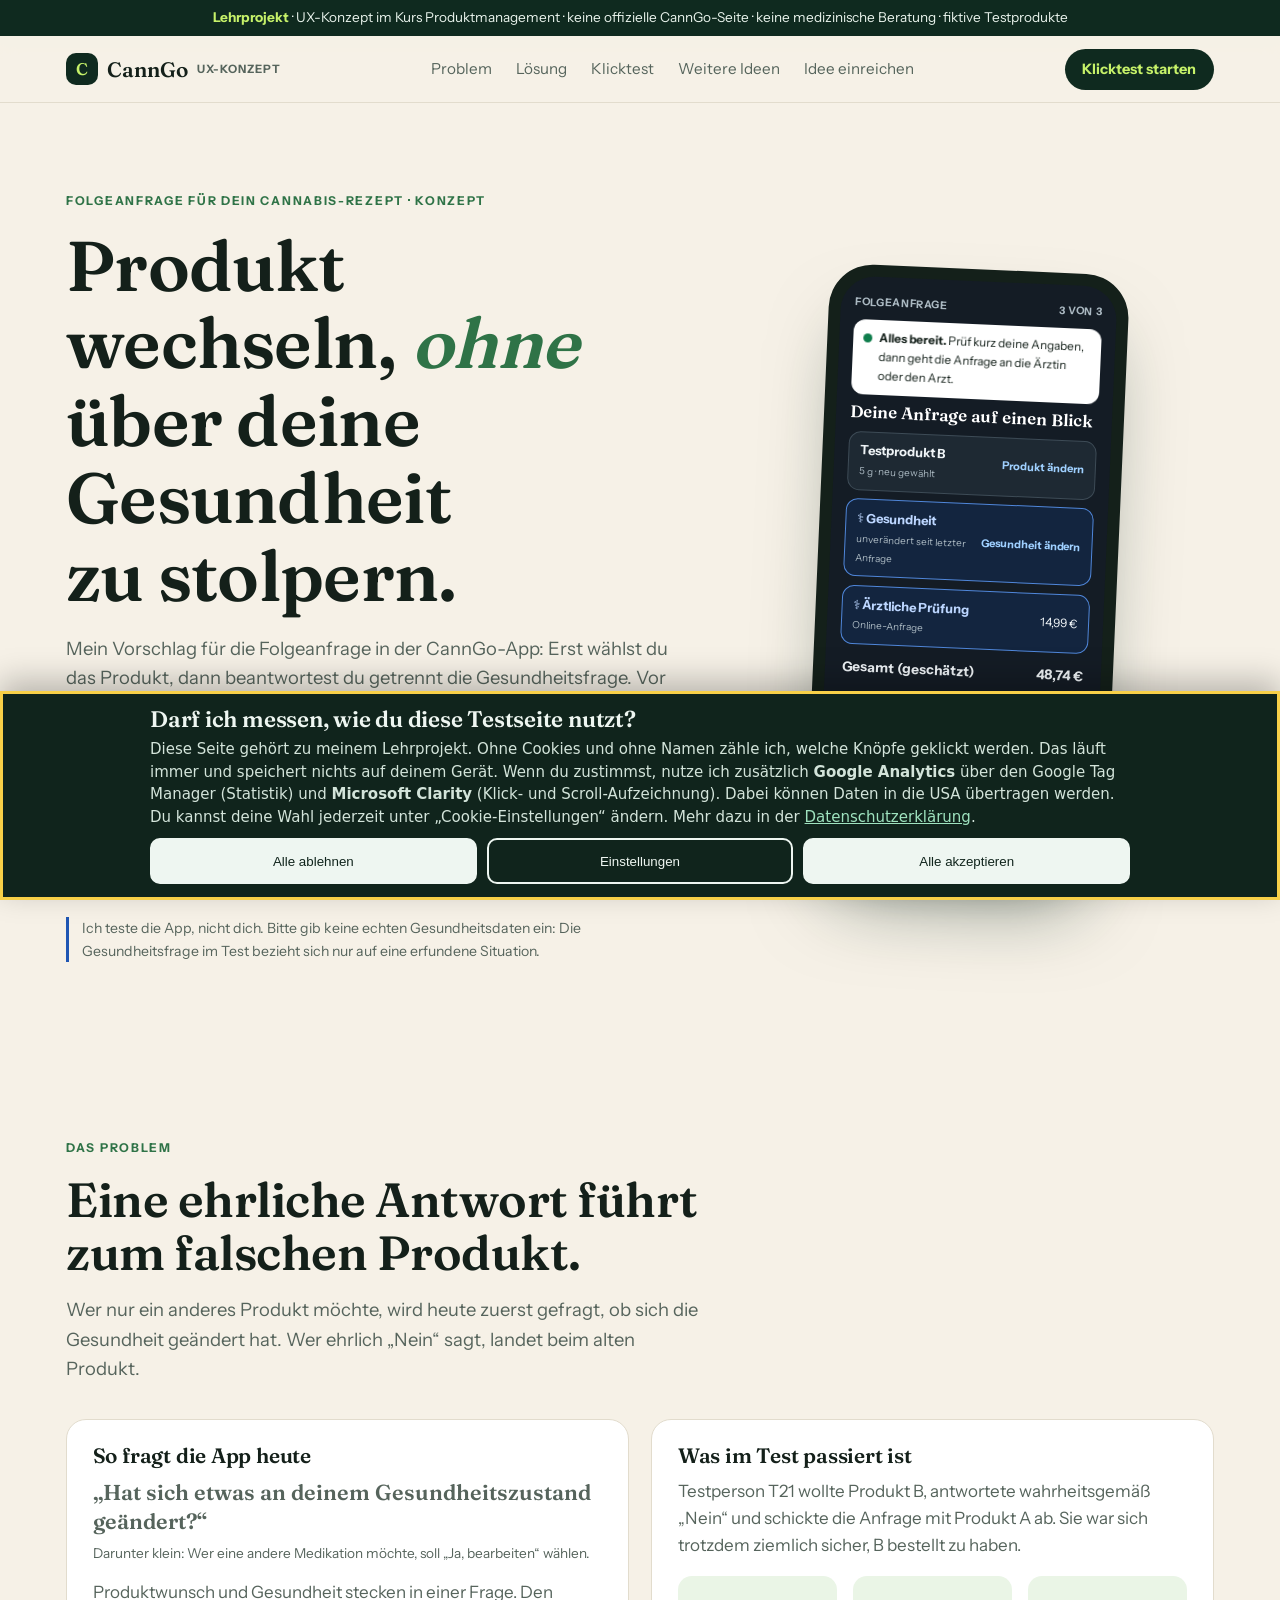
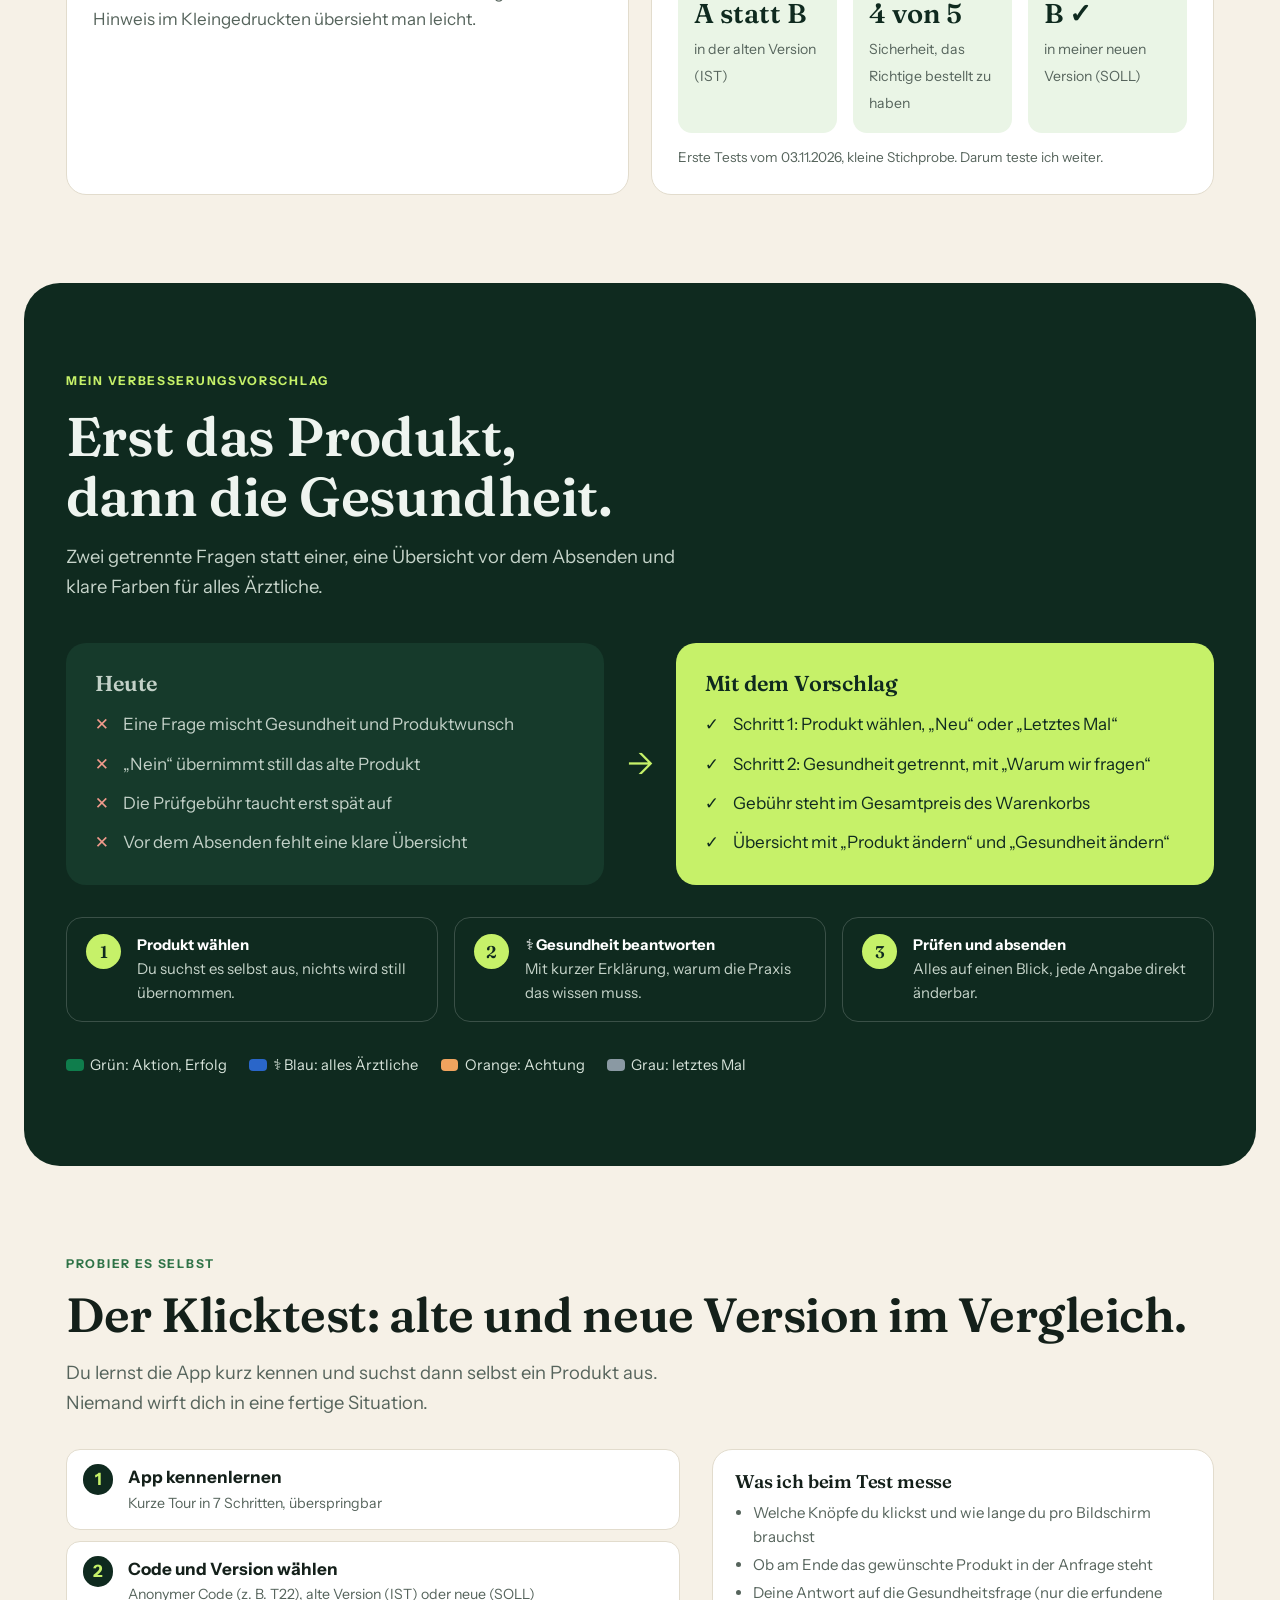
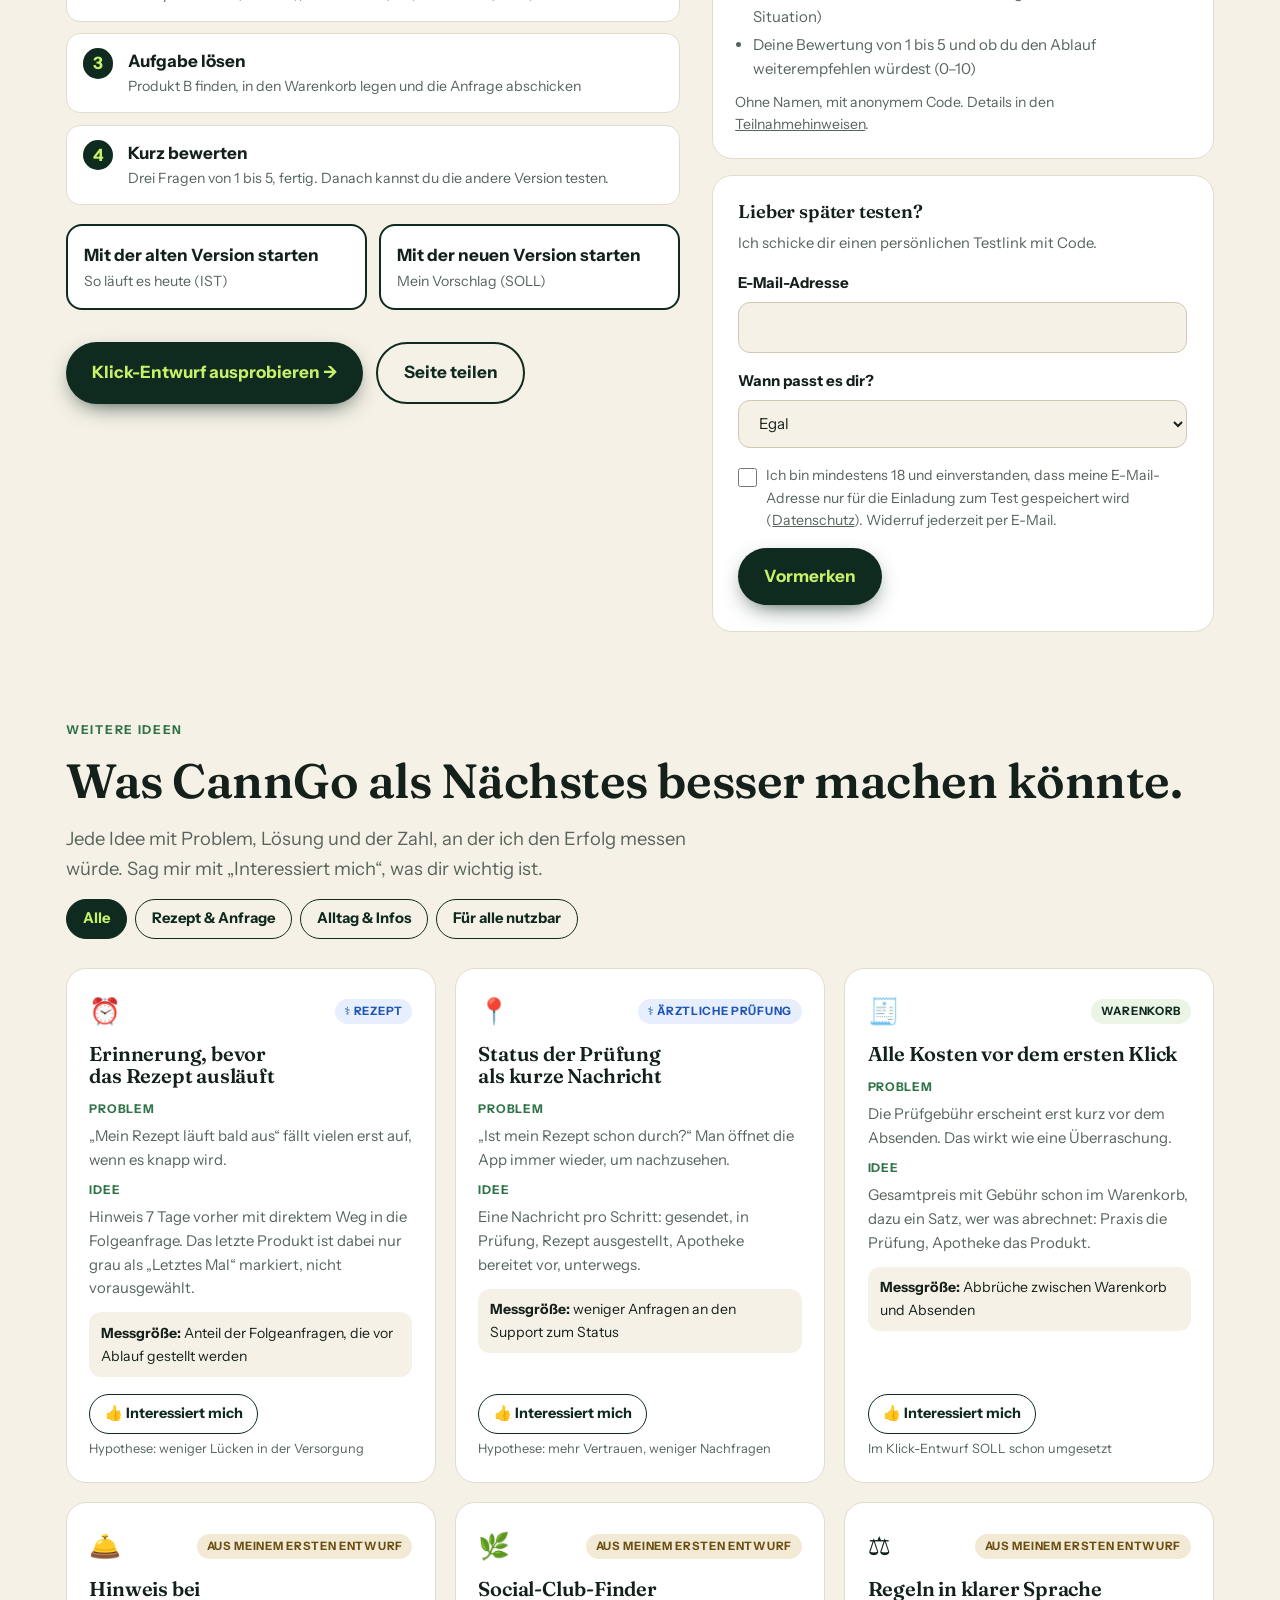
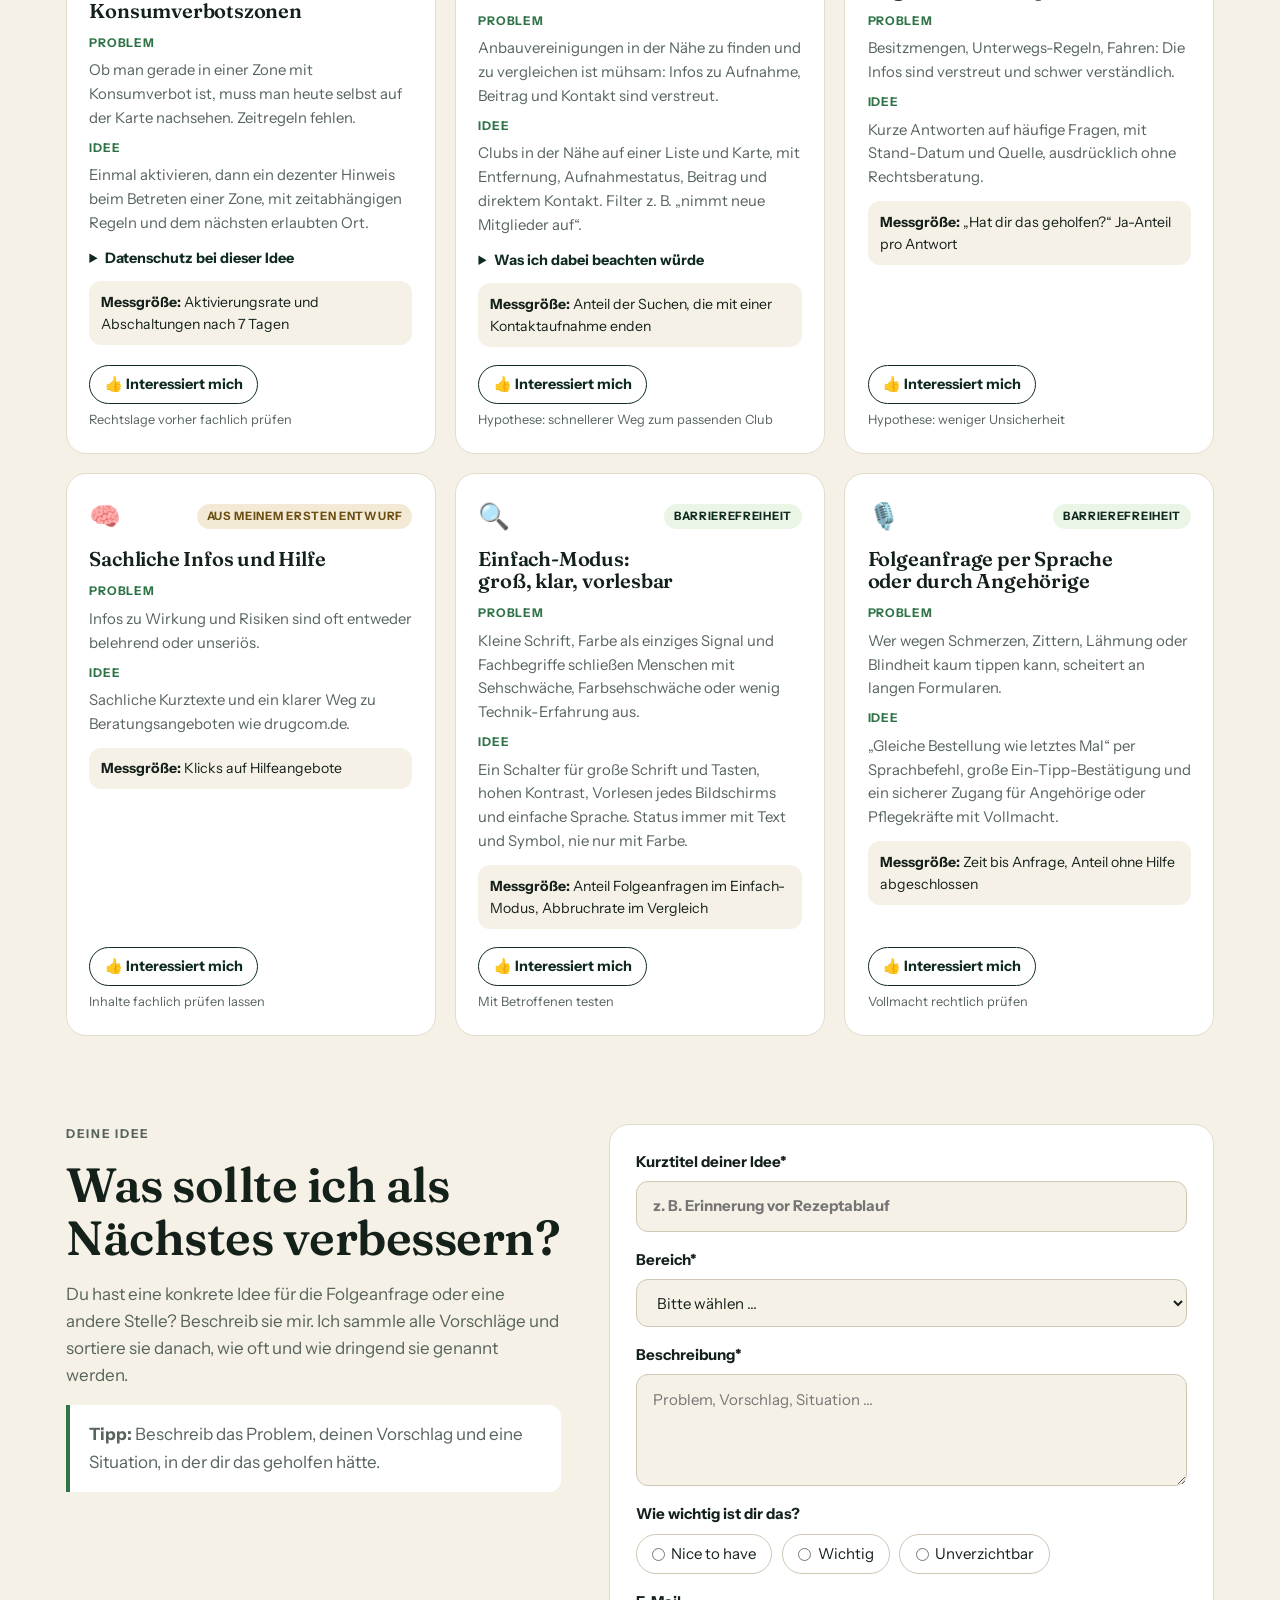
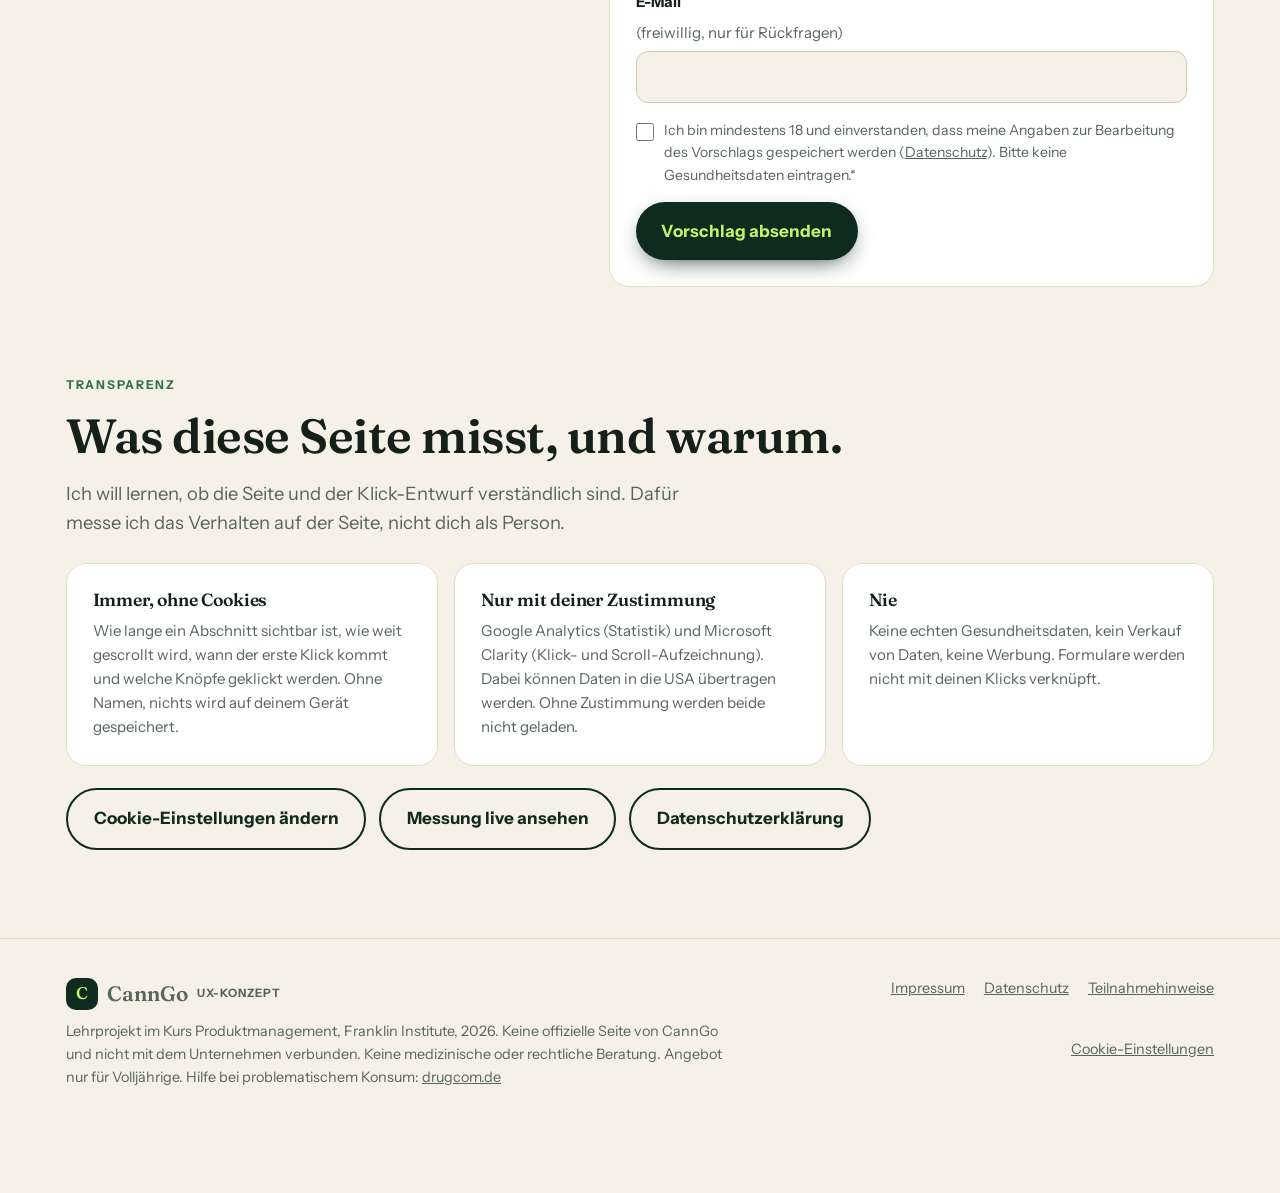
==== index.html @ 00ccfd4f "Website V17: Barrierefreiheit nach Folien von Iris Cookie-Banner zuerst per Tastatur, eindeutige But" ====
<!doctype html>
<html lang="de" data-seite="landingpage" data-root="">
<head>
<meta charset="utf-8">
<meta name="viewport" content="width=device-width,initial-scale=1">
<meta name="robots" content="noindex,nofollow">
<title>Klare Folgeanfrage · CannGo UX-Konzept</title>
<meta name="description" content="UX-Konzept eines Lehrprojekts: erst das Produkt, dann die Gesundheit. Mit klickbarem Test und weiteren Ideen.">
<link rel="stylesheet" href="assets/fonts.css">
<script src="assets/messkonzept.js"></script>
<script src="assets/track.js"></script>
<script src="assets/consent.js"></script>
<style>
:root{
  --forest:#0f2a1f; --forest-2:#163a2b; --leaf:#2f7347; --leaf-soft:#eaf5e6; --lime:#c6f169;
  --cream:#f6f1e7; --paper:#ffffff; --ink:#14201a; --muted:#56645c; --line:#e2dccd; --amber:#ffb547;
  --med:#1f56b3; --med-bg:#e7efff; --med-line:#5d8fe0; --bad:#b3261e;
  --radius:20px; color-scheme:light;
}
*{box-sizing:border-box;margin:0;padding:0}
html{scroll-behavior:smooth}
body{font-family:"Instrument Sans",system-ui,-apple-system,"Segoe UI",sans-serif;color:var(--ink);background:var(--cream);line-height:1.6;font-size:17px}
h1,h2,h3{font-family:"Fraunces",Georgia,serif;font-weight:600;line-height:1.1;letter-spacing:-.01em;text-wrap:balance}
a{color:inherit}
[hidden]{display:none!important}
.wrap{max-width:1180px;margin:0 auto;padding-left:max(16px,env(safe-area-inset-left,0px));padding-right:max(16px,env(safe-area-inset-right,0px))}
.sr{position:absolute;width:1px;height:1px;overflow:hidden;clip:rect(0 0 0 0)}

/* Hinweisband */
.demo-band{background:var(--forest);color:#e9f3ec;font-size:.85rem;text-align:center;padding:.45rem max(16px,env(safe-area-inset-left,0px))}
.demo-band b{color:var(--lime)}

/* Navigation */
.nav{position:sticky;top:0;z-index:20;background:rgba(246,241,231,.93);backdrop-filter:blur(10px);border-bottom:1px solid var(--line)}
.nav .wrap{display:flex;align-items:center;justify-content:space-between;gap:1rem;padding-block:.8rem}
.nav nav{display:flex;gap:1.5rem}
.nav nav a{text-decoration:none;font-weight:500;font-size:.95rem;color:var(--muted)}
.nav nav a:hover{color:var(--ink)}
.logo{display:inline-flex;align-items:center;gap:.55rem;font-family:"Fraunces",serif;font-weight:600;font-size:1.3rem;text-decoration:none}
.logo small{font-family:"Instrument Sans",sans-serif;font-size:.72rem;font-weight:700;letter-spacing:.08em;text-transform:uppercase;color:var(--muted)}
.logo-mark{display:grid;place-items:center;width:2rem;height:2rem;border-radius:10px;background:var(--forest);color:var(--lime);font-size:1.05rem}

.btn{display:inline-flex;align-items:center;gap:.4rem;border:0;cursor:pointer;font:inherit;font-weight:700;text-decoration:none;border-radius:999px;padding:.95rem 1.6rem;transition:transform .15s,box-shadow .15s}
.btn:hover{transform:translateY(-2px)}
.btn:focus-visible{outline:3px solid var(--amber);outline-offset:3px}
.btn-primary{background:var(--forest);color:var(--lime);box-shadow:0 8px 24px -10px var(--forest)}
.btn-ghost{background:transparent;color:var(--forest);border:2px solid var(--forest)}
.btn-small{padding:.55rem 1.1rem;font-size:.9rem;background:var(--forest);color:var(--lime)}
.btn-lime{background:var(--lime);color:var(--forest)}

.eyebrow{text-transform:uppercase;letter-spacing:.14em;font-size:.76rem;font-weight:700;color:var(--leaf);margin-bottom:1rem}
.eyebrow.light{color:var(--lime)}
.lead{font-size:1.15rem;color:var(--muted);max-width:40rem}
section{scroll-margin-top:80px}

/* Hero */
.hero .wrap{display:grid;grid-template-columns:1.1fr .9fr;gap:3rem;align-items:center;padding-block:clamp(3rem,7vw,5.5rem)}
.hero h1{font-size:clamp(2.5rem,5.6vw,4.4rem);margin-bottom:1.25rem}
.hero h1 em{color:var(--leaf);font-style:italic}
.cta-row{display:flex;gap:.8rem;flex-wrap:wrap;margin:2rem 0 1.4rem}
.trust{display:flex;gap:.6rem 1.6rem;list-style:none;color:var(--muted);font-size:.92rem;flex-wrap:wrap}
.trust strong{color:var(--ink)}
.disc{margin-top:1.4rem;font-size:.88rem;color:var(--muted);border-left:3px solid var(--med);padding-left:.8rem;max-width:38rem}

/* Handy */
.phone{justify-self:center;width:300px;max-width:100%;aspect-ratio:9/18.5;border-radius:44px;background:var(--ink);padding:12px;box-shadow:0 40px 80px -30px rgba(15,42,31,.55);transform:rotate(2.5deg)}
.screen{height:100%;border-radius:34px;overflow:hidden;background:#141c25;color:#eef3f6;padding:1.1rem .9rem;display:flex;flex-direction:column;gap:.55rem;font-size:.74rem}
.screen .bar{display:flex;justify-content:space-between;font-weight:700;color:#aab8c1;font-size:.66rem;letter-spacing:.06em;text-transform:uppercase}
.screen h4{font-family:"Fraunces",serif;font-size:1.05rem;font-weight:600;line-height:1.15;color:#fff}
.screen .row{display:flex;justify-content:space-between;align-items:center;gap:.5rem;background:#1e2933;border:1px solid #3d4b56;border-radius:12px;padding:.55rem .65rem}
.screen .row b{display:block;font-size:.8rem}
.screen .row small{color:#aab8c1}
.screen .med{background:#13253f;border-color:#4f86d9}
.screen .med b{color:#bcd6ff}
.screen .chg{color:#9fd0ff;font-weight:700;font-size:.68rem;white-space:nowrap}
.screen .sum{display:flex;justify-content:space-between;font-weight:700;font-size:.85rem;padding:.2rem .2rem 0}
.screen .send{margin-top:auto;background:#0f7d4c;color:#fff;text-align:center;font-weight:700;border-radius:10px;padding:.65rem}
.screen .note{display:flex;gap:.45rem;background:#fff;color:var(--ink);border-radius:12px;padding:.55rem .6rem;animation:drop .8s .4s both}
.screen .note i{flex:none;width:9px;height:9px;border-radius:50%;background:#0f7d4c;margin-top:.3rem}
@keyframes drop{from{opacity:0;transform:translateY(-14px)}}

/* Problem */
.block{padding-block:clamp(3.5rem,7vw,5.5rem)}
.block h2{font-size:clamp(2rem,4vw,3rem);margin-bottom:1rem}
.problem-grid{display:grid;grid-template-columns:1fr 1fr;gap:1.4rem;margin-top:2.2rem}
.card{background:var(--paper);border:1px solid var(--line);border-radius:var(--radius);padding:1.6rem}
.card h3{font-size:1.3rem;margin-bottom:.6rem}
.card p{color:var(--muted)}
.quote{font-family:"Fraunces",serif;font-size:1.35rem;line-height:1.35;color:var(--ink);margin:.4rem 0 1rem}
.quote small{display:block;font-family:"Instrument Sans",sans-serif;font-size:.85rem;color:var(--muted);margin-top:.5rem}
.facts{display:grid;grid-template-columns:repeat(3,1fr);gap:1rem;margin-top:1rem}
.fact{background:var(--leaf-soft);border-radius:14px;padding:1rem}
.fact b{display:block;font-family:"Fraunces",serif;font-size:1.7rem;color:var(--forest)}
.fact span{font-size:.88rem;color:var(--muted)}

/* Lösung (dunkler Block) */
.improve{background:var(--forest);color:#eef4ef;border-radius:clamp(0px,3vw,36px);margin-inline:clamp(0rem,2vw,1.5rem)}
.improve h2{font-size:clamp(2.1rem,4.6vw,3.4rem);max-width:18ch}
.improve .lead{color:#c6d4ca}
.compare{display:grid;grid-template-columns:1fr auto 1fr;gap:1.4rem;margin-top:2.6rem}
.col{border-radius:var(--radius);padding:1.8rem}
.col h3{font-size:1.35rem;margin-bottom:1rem}
.col ul{list-style:none;display:grid;gap:.75rem}
.col li{padding-left:1.75rem;position:relative}
.before{background:var(--forest-2);color:#c3d1c8}
.before li::before{content:"✕";position:absolute;left:0;color:#f19a8c}
.after{background:var(--lime);color:var(--forest)}
.after li::before{content:"✓";position:absolute;left:0;font-weight:700}
.arrow{align-self:center;font-size:2rem;color:var(--lime)}
.steps{list-style:none;display:grid;grid-template-columns:repeat(3,1fr);gap:1rem;margin-top:2rem}
.steps li{display:flex;gap:1rem;border:1px solid rgba(255,255,255,.18);border-radius:16px;padding:1rem 1.2rem}
.steps b.n{display:grid;place-items:center;flex:none;width:2.2rem;height:2.2rem;border-radius:50%;background:var(--lime);color:var(--forest);font-family:"Fraunces",serif}
.steps strong{display:block;color:#fff}
.steps span{color:#c6d4ca;font-size:.93rem}
.legend{display:flex;flex-wrap:wrap;gap:.6rem 1.4rem;margin-top:2rem;font-size:.92rem;color:#d7e3da}
.legend i{display:inline-block;width:1.1rem;height:.8rem;border-radius:4px;margin-right:.4rem;vertical-align:-1px}

/* Klicktest */
.test-grid{display:grid;grid-template-columns:1.1fr .9fr;gap:2rem;margin-top:2rem;align-items:start}
.flow{list-style:none;display:grid;gap:.7rem;counter-reset:f}
.flow li{counter-increment:f;display:flex;gap:.9rem;align-items:flex-start;background:var(--paper);border:1px solid var(--line);border-radius:14px;padding:.9rem 1rem}
.flow li::before{content:counter(f);display:grid;place-items:center;flex:none;width:1.9rem;height:1.9rem;border-radius:50%;background:var(--forest);color:var(--lime);font-weight:700}
.flow small{display:block;color:var(--muted)}
.choice{display:grid;grid-template-columns:1fr 1fr;gap:.8rem;margin-top:1.2rem}
.choice a{display:block;text-decoration:none;background:var(--paper);border:2px solid var(--forest);border-radius:16px;padding:1rem;font-weight:700}
.choice a small{display:block;font-weight:400;color:var(--muted)}
.choice a:hover{background:var(--leaf-soft)}
.side{display:grid;gap:1rem}
.measure{background:var(--paper);border:1px solid var(--line);border-radius:var(--radius);padding:1.4rem}
.measure h3{font-size:1.15rem;margin-bottom:.5rem}
.measure ul{padding-left:1.1rem;color:var(--muted);font-size:.94rem;display:grid;gap:.25rem}

/* Formulare */
.form{display:grid;gap:1rem;background:var(--paper);border:1px solid var(--line);border-radius:var(--radius);padding:1.6rem}
.form label{display:grid;gap:.4rem;font-weight:600;font-size:.94rem}
.form .opt{font-weight:400;color:var(--muted)}
.form input[type=text],.form input[type=email],.form select,.form textarea{font:inherit;padding:.8rem 1rem;border:1.5px solid #cfc7b4;border-radius:12px;background:var(--cream);color:var(--ink);width:100%}
.form textarea{min-height:7rem;resize:vertical}
.form input,.form select,.form textarea{font-weight:400}
.form input:focus,.form select:focus,.form textarea:focus{outline:3px solid var(--amber);outline-offset:2px;border-color:var(--leaf);background:#fff}
.form fieldset{border:0}
.form legend{font-weight:600;font-size:.94rem;margin-bottom:.5rem}
.radio-row{display:flex;gap:.6rem;flex-wrap:wrap}
.radio-row label{display:flex;align-items:center;gap:.4rem;border:1.5px solid #cfc7b4;border-radius:999px;padding:.45rem .95rem;cursor:pointer;font-weight:500}
.radio-row label:has(input:checked){border-color:var(--leaf);box-shadow:inset 0 0 0 1px var(--leaf)}
.radio-row input{accent-color:var(--leaf)}
.form .check{display:flex;gap:.6rem;align-items:flex-start;font-weight:400;color:var(--muted);font-size:.88rem}
.form .check input{margin-top:.25rem;width:1.15rem;height:1.15rem;accent-color:var(--leaf);flex:none}
.form button{justify-self:start}
.form .err{color:var(--bad);font-size:.92rem;margin:0}
.hp{position:absolute;left:-9999px}
.ok{background:var(--leaf-soft);border-radius:var(--radius);padding:1.4rem}
.ok b{font-family:"Fraunces",serif;font-size:1.3rem;font-weight:600}

/* Ideen */
.ideas-head{display:flex;justify-content:space-between;align-items:end;gap:1rem;flex-wrap:wrap}
.tabs{display:flex;gap:.5rem;flex-wrap:wrap}
.tabs button{font:inherit;font-weight:600;font-size:.92rem;border:1.5px solid var(--forest);background:transparent;color:var(--forest);border-radius:999px;padding:.45rem 1rem;cursor:pointer}
.tabs button[aria-pressed=true]{background:var(--forest);color:var(--lime)}
.ideas{display:grid;grid-template-columns:repeat(3,minmax(0,1fr));gap:1.2rem;margin-top:1.8rem}
.idea{display:flex;flex-direction:column;gap:.7rem;background:var(--paper);border:1px solid var(--line);border-radius:var(--radius);padding:1.4rem;min-width:0}
@media (min-width:961px){.ideas .idea:last-child:nth-child(3n+1){grid-column:1/-1}}
.idea .top{display:flex;justify-content:space-between;align-items:center;gap:.5rem}
.idea .ico{font-size:1.6rem}
.tag{font-size:.72rem;font-weight:700;letter-spacing:.06em;text-transform:uppercase;border-radius:999px;padding:.2rem .6rem;background:var(--leaf-soft);color:var(--forest)}
.tag.med{background:var(--med-bg);color:var(--med)}
.tag.alt{background:#f3ead6;color:#6b4e12}
.idea h3{font-size:1.25rem}
.idea dl{display:grid;gap:.45rem;font-size:.93rem}
.idea dt{font-weight:700;font-size:.75rem;letter-spacing:.06em;text-transform:uppercase;color:var(--leaf)}
.idea dd{color:var(--muted)}
.idea .kpi{background:var(--cream);border-radius:12px;padding:.6rem .75rem;font-size:.88rem}
.idea .kpi b{color:var(--ink)}
.vote{margin-top:auto;display:flex;flex-direction:column;align-items:flex-start;gap:.35rem;padding-top:.4rem}
.vote button{white-space:nowrap;font:inherit;font-weight:700;font-size:.9rem;border:1.5px solid var(--forest);background:transparent;color:var(--forest);border-radius:999px;padding:.45rem .9rem;cursor:pointer}
.vote button[aria-pressed=true]{background:var(--forest);color:var(--lime)}
.vote small{color:var(--muted);font-size:.8rem}
details.more{font-size:.9rem;color:var(--muted)}
details.more summary{cursor:pointer;font-weight:600;color:var(--forest)}
details.more ul{margin:.5rem 0 0 1.1rem;display:grid;gap:.25rem}

/* Vorschlag */
.suggest{display:grid;grid-template-columns:.9fr 1.1fr;gap:3rem}
.suggest-copy p{color:var(--muted);margin-bottom:1rem}
.hint{background:var(--paper);border-left:4px solid var(--leaf);padding:1rem 1.2rem;border-radius:0 12px 12px 0;color:var(--muted)}

/* Daten */
.data-grid{display:grid;grid-template-columns:repeat(3,minmax(0,1fr));gap:1rem;margin-top:1.6rem}
.data-grid .card h3{font-size:1.1rem}
.data-grid .card p{font-size:.94rem}
.data-actions{display:flex;gap:.8rem;flex-wrap:wrap;margin-top:1.4rem}

/* Footer */
.footer{border-top:1px solid var(--line);color:var(--muted);font-size:.9rem}
.footer .wrap{display:grid;grid-template-columns:2fr 1fr;gap:2rem;padding-block:2.4rem 6.5rem}
.footer p{margin-top:.6rem;max-width:42rem}
.footer nav{display:flex;flex-wrap:wrap;gap:.6rem 1.2rem;justify-content:flex-end;align-items:flex-start}
.footer a{color:var(--muted)}

@media (max-width:960px){
  .hero .wrap,.suggest,.test-grid,.problem-grid{grid-template-columns:1fr}
  .ideas,.data-grid{grid-template-columns:1fr 1fr}
  .compare{grid-template-columns:1fr}.arrow{transform:rotate(90deg);justify-self:center}
  .steps{grid-template-columns:1fr}
  .nav nav{display:none}
}
@media (max-width:600px){
  .ideas,.data-grid,.facts,.choice{grid-template-columns:1fr}
  .footer .wrap{grid-template-columns:1fr}.footer nav{justify-content:flex-start}
  .phone{width:260px;transform:none}
  body{font-size:16px}
  .logo small{display:none}
  .btn-small{white-space:nowrap}
}

/* Barrierefreiheit: sichtbarer Fokus überall, Sprunglink */
:focus-visible{outline:3px solid #f8d048;outline-offset:3px}
.skip{position:absolute;left:12px;top:-60px;z-index:999;background:#f8d048;color:#0f2a1f;font-weight:700;padding:.6rem 1rem;border-radius:8px;text-decoration:none}
.skip:focus{top:12px}
@media (prefers-reduced-motion:reduce){*{animation:none!important;transition:none!important}html{scroll-behavior:auto}}
</style>
</head>
<body>
<nav aria-label="Sprunglink"><a class="skip" href="#top">Zum Inhalt springen</a></nav>
<div class="demo-band" role="region" aria-label="Hinweis zum Lehrprojekt"><b>Lehrprojekt</b> · UX-Konzept im Kurs Produktmanagement · keine offizielle CannGo-Seite · keine medizinische Beratung · fiktive Testprodukte</div>

<header class="nav">
 <div class="wrap">
  <a class="logo" href="#top" data-nav="top"><span class="logo-mark">C</span>CannGo <small>UX-Konzept</small></a>
  <nav aria-label="Abschnitte">
   <a href="#problem" data-nav="problem">Problem</a>
   <a href="#loesung" data-nav="loesung">Lösung</a>
   <a href="#klicktest" data-nav="klicktest">Klicktest</a>
   <a href="#ideen" data-nav="ideen">Weitere Ideen</a>
   <a href="#vorschlag" data-nav="vorschlag">Idee einreichen</a>
  </nav>
  <a class="btn btn-small js-test" href="app/index.html" data-pos="nav">Klicktest starten</a>
 </div>
</header>

<main id="top" tabindex="-1">
 <section class="hero" data-abschnitt="hero">
  <div class="wrap">
   <div>
    <p class="eyebrow">Folgeanfrage für dein Cannabis-Rezept · Konzept</p>
    <h1>Produkt wechseln, <em>ohne</em> über deine Gesundheit zu stolpern.</h1>
    <p class="lead">Mein Vorschlag für die Folgeanfrage in der CannGo-App: Erst wählst du das Produkt, dann beantwortest du getrennt die Gesundheitsfrage. Vor dem Absenden siehst du alles auf einen Blick.</p>
    <div class="cta-row">
     <a class="btn btn-primary js-test" href="app/index.html" data-pos="hero" id="cta">Klick-Entwurf ausprobieren →</a>
     <a class="btn btn-ghost" href="#loesung" data-nav="loesung-hero">So funktioniert’s</a>
    </div>
    <ul class="trust">
     <li><strong>ca. 10 Min.</strong> Testdauer</li>
     <li><strong>Ohne Konto</strong>, mit anonymem Code</li>
     <li><strong>Fiktive</strong> Testprodukte A–F</li>
    </ul>
    <p class="disc">Ich teste die App, nicht dich. Bitte gib keine echten Gesundheitsdaten ein: Die Gesundheitsfrage im Test bezieht sich nur auf eine erfundene Situation.</p>
   </div>
   <div class="phone" aria-hidden="true">
    <div class="screen">
     <div class="bar"><span>Folgeanfrage</span><span>3 von 3</span></div>
     <div class="note"><i></i><span><b>Alles bereit.</b> Prüf kurz deine Angaben, dann geht die Anfrage an die Ärztin oder den Arzt.</span></div>
     <h4>Deine Anfrage auf einen Blick</h4>
     <div class="row"><span><b>Testprodukt B</b><small>5 g · neu gewählt</small></span><span class="chg">Produkt ändern</span></div>
     <div class="row med"><span><b>⚕ Gesundheit</b><small>unverändert seit letzter Anfrage</small></span><span class="chg">Gesundheit ändern</span></div>
     <div class="row med"><span><b>⚕ Ärztliche Prüfung</b><small>Online-Anfrage</small></span><span>14,99 €</span></div>
     <div class="sum"><span>Gesamt (geschätzt)</span><span>48,74 €</span></div>
     <div class="send">Anfrage absenden</div>
    </div>
   </div>
  </div>
 </section>

 <section id="problem" class="block" data-abschnitt="problem">
  <div class="wrap">
   <p class="eyebrow">Das Problem</p>
   <h2>Eine ehrliche Antwort führt zum falschen Produkt.</h2>
   <p class="lead">Wer nur ein anderes Produkt möchte, wird heute zuerst gefragt, ob sich die Gesundheit geändert hat. Wer ehrlich „Nein“ sagt, landet beim alten Produkt.</p>
   <div class="problem-grid">
    <div class="card">
     <h3>So fragt die App heute</h3>
     <p class="quote">„Hat sich etwas an deinem Gesundheitszustand geändert?“<small>Darunter klein: Wer eine andere Medikation möchte, soll „Ja, bearbeiten“ wählen.</small></p>
     <p>Produktwunsch und Gesundheit stecken in einer Frage. Den Hinweis im Kleingedruckten übersieht man leicht.</p>
    </div>
    <div class="card">
     <h3>Was im Test passiert ist</h3>
     <p>Testperson T21 wollte Produkt B, antwortete wahrheitsgemäß „Nein“ und schickte die Anfrage mit Produkt A ab. Sie war sich trotzdem ziemlich sicher, B bestellt zu haben.</p>
     <div class="facts">
      <div class="fact"><b>A statt B</b><span>in der alten Version (IST)</span></div>
      <div class="fact"><b>4 von 5</b><span>Sicherheit, das Richtige bestellt zu haben</span></div>
      <div class="fact"><b>B ✓</b><span>in meiner neuen Version (SOLL)</span></div>
     </div>
     <p style="margin-top:.9rem;font-size:.85rem">Erste Tests vom 03.11.2026, kleine Stichprobe. Darum teste ich weiter.</p>
    </div>
   </div>
  </div>
 </section>

 <section id="loesung" class="block improve" data-abschnitt="loesung">
  <div class="wrap">
   <p class="eyebrow light">Mein Verbesserungsvorschlag</p>
   <h2>Erst das Produkt, dann die Gesundheit.</h2>
   <p class="lead">Zwei getrennte Fragen statt einer, eine Übersicht vor dem Absenden und klare Farben für alles Ärztliche.</p>
   <div class="compare">
    <div class="col before"><h3>Heute</h3><ul>
     <li>Eine Frage mischt Gesundheit und Produktwunsch</li>
     <li>„Nein“ übernimmt still das alte Produkt</li>
     <li>Die Prüfgebühr taucht erst spät auf</li>
     <li>Vor dem Absenden fehlt eine klare Übersicht</li></ul></div>
    <div class="arrow" aria-hidden="true">→</div>
    <div class="col after"><h3>Mit dem Vorschlag</h3><ul>
     <li>Schritt 1: Produkt wählen, „Neu“ oder „Letztes Mal“</li>
     <li>Schritt 2: Gesundheit getrennt, mit „Warum wir fragen“</li>
     <li>Gebühr steht im Gesamtpreis des Warenkorbs</li>
     <li>Übersicht mit „Produkt ändern“ und „Gesundheit ändern“</li></ul></div>
   </div>
   <ol class="steps">
    <li><b class="n">1</b><span><strong>Produkt wählen</strong>Du suchst es selbst aus, nichts wird still übernommen.</span></li>
    <li><b class="n">2</b><span><strong>⚕ Gesundheit beantworten</strong>Mit kurzer Erklärung, warum die Praxis das wissen muss.</span></li>
    <li><b class="n">3</b><span><strong>Prüfen und absenden</strong>Alles auf einen Blick, jede Angabe direkt änderbar.</span></li>
   </ol>
   <div class="legend" aria-label="Farblegende im Klick-Entwurf">
    <span><i style="background:#0f7d4c"></i>Grün: Aktion, Erfolg</span>
    <span><i style="background:#2a66c9"></i>⚕ Blau: alles Ärztliche</span>
    <span><i style="background:#f0a35e"></i>Orange: Achtung</span>
    <span><i style="background:#8a99a3"></i>Grau: letztes Mal</span>
   </div>
  </div>
 </section>

 <section id="klicktest" class="block" data-abschnitt="klicktest">
  <div class="wrap">
   <p class="eyebrow">Probier es selbst</p>
   <h2>Der Klicktest: alte und neue Version im Vergleich.</h2>
   <p class="lead">Du lernst die App kurz kennen und suchst dann selbst ein Produkt aus. Niemand wirft dich in eine fertige Situation.</p>
   <div class="test-grid">
    <div>
     <ol class="flow">
      <li><span><b>App kennenlernen</b><small>Kurze Tour in 7 Schritten, überspringbar</small></span></li>
      <li><span><b>Code und Version wählen</b><small>Anonymer Code (z. B. T22), alte Version (IST) oder neue (SOLL)</small></span></li>
      <li><span><b>Aufgabe lösen</b><small>Produkt B finden, in den Warenkorb legen und die Anfrage abschicken</small></span></li>
      <li><span><b>Kurz bewerten</b><small>Drei Fragen von 1 bis 5, fertig. Danach kannst du die andere Version testen.</small></span></li>
     </ol>
     <div class="choice">
      <a class="js-test" data-pos="wahl-ist" data-v="ist" href="app/index.html">Mit der alten Version starten<small>So läuft es heute (IST)</small></a>
      <a class="js-test" data-pos="wahl-soll" data-v="soll" href="app/index.html">Mit der neuen Version starten<small>Mein Vorschlag (SOLL)</small></a>
     </div>
     <div class="cta-row" style="margin-bottom:0"><a class="btn btn-primary js-test" href="app/index.html" data-pos="klicktest">Klick-Entwurf ausprobieren →</a><button type="button" class="btn btn-ghost" id="share">Seite teilen</button></div>
     <p id="sharemsg" style="color:var(--muted);font-size:.9rem;margin-top:.5rem" aria-live="polite"></p>
    </div>
    <div class="side">
     <div class="measure">
      <h3>Was ich beim Test messe</h3>
      <ul>
       <li>Welche Knöpfe du klickst und wie lange du pro Bildschirm brauchst</li>
       <li>Ob am Ende das gewünschte Produkt in der Anfrage steht</li>
       <li>Deine Antwort auf die Gesundheitsfrage (nur die erfundene Situation)</li>
       <li>Deine Bewertung von 1 bis 5 und ob du den Ablauf weiterempfehlen würdest (0–10)</li>
      </ul>
      <p style="margin-top:.6rem;font-size:.88rem;color:var(--muted)">Ohne Namen, mit anonymem Code. Details in den <a href="teilnahme.html">Teilnahmehinweisen</a>.</p>
     </div>
     <form class="form" id="vform" name="vormerken" method="POST" action="danke.html" data-netlify="true" netlify-honeypot="bot-field" novalidate>
      <input type="hidden" name="form-name" value="vormerken">
      <p class="hp"><label>Nicht ausfüllen <input name="bot-field" tabindex="-1" autocomplete="off"></label></p>
      <h3 style="font-size:1.15rem">Lieber später testen?</h3>
      <p style="color:var(--muted);font-size:.92rem;margin-top:-.4rem">Ich schicke dir einen persönlichen Testlink mit Code.</p>
      <label>E-Mail-Adresse<input type="email" name="email" required autocomplete="email" inputmode="email"></label>
      <label>Wann passt es dir?<select name="zeitraum"><option value="egal">Egal</option><option value="diese_woche">Diese Woche</option><option value="naechste_woche">Nächste Woche</option></select></label>
      <label class="check"><input type="checkbox" name="einwilligung" value="ja" required><span>Ich bin mindestens 18 und einverstanden, dass meine E-Mail-Adresse nur für die Einladung zum Test gespeichert wird (<a href="datenschutz.html#vormerken">Datenschutz</a>). Widerruf jederzeit per E-Mail.</span></label>
      <p class="err" id="verr" hidden></p>
      <button type="submit" class="btn btn-primary" id="vbtn">Vormerken</button>
     </form>
     <div class="ok" id="vok" hidden><b>Danke, du bist vorgemerkt.</b><p style="margin-top:.4rem">Ich melde mich mit deinem Testlink.</p></div>
    </div>
   </div>
  </div>
 </section>

 <section id="ideen" class="block" data-abschnitt="ideen" style="padding-top:0">
  <div class="wrap">
   <div class="ideas-head">
    <div>
     <p class="eyebrow">Weitere Ideen</p>
     <h2>Was CannGo als Nächstes besser machen könnte.</h2>
     <p class="lead">Jede Idee mit Problem, Lösung und der Zahl, an der ich den Erfolg messen würde. Sag mir mit „Interessiert mich“, was dir wichtig ist.</p>
    </div>
    <div class="tabs" role="group" aria-label="Ideen filtern">
     <button type="button" data-filter="alle" aria-pressed="true">Alle</button>
     <button type="button" data-filter="rezept" aria-pressed="false">Rezept &amp; Anfrage</button>
     <button type="button" data-filter="alltag" aria-pressed="false">Alltag &amp; Infos</button>
     <button type="button" data-filter="zugang" aria-pressed="false">Für alle nutzbar</button>
    </div>
   </div>
   <div class="ideas" id="ideas">
    <article class="idea" data-gruppe="rezept" data-idee="rezept_erinnerung">
     <div class="top"><span class="ico">⏰</span><span class="tag med">⚕ Rezept</span></div>
     <h3>Erinnerung, bevor das Rezept ausläuft</h3>
     <dl><dt>Problem</dt><dd>„Mein Rezept läuft bald aus“ fällt vielen erst auf, wenn es knapp wird.</dd>
     <dt>Idee</dt><dd>Hinweis 7 Tage vorher mit direktem Weg in die Folgeanfrage. Das letzte Produkt ist dabei nur grau als „Letztes Mal“ markiert, nicht vorausgewählt.</dd></dl>
     <p class="kpi"><b>Messgröße:</b> Anteil der Folgeanfragen, die vor Ablauf gestellt werden</p>
     <div class="vote"><button type="button" aria-pressed="false">👍 Interessiert mich</button><small>Hypothese: weniger Lücken in der Versorgung</small></div>
    </article>
    <article class="idea" data-gruppe="rezept" data-idee="status_push">
     <div class="top"><span class="ico">📍</span><span class="tag med">⚕ Ärztliche Prüfung</span></div>
     <h3>Status der Prüfung als kurze Nachricht</h3>
     <dl><dt>Problem</dt><dd>„Ist mein Rezept schon durch?“ Man öffnet die App immer wieder, um nachzusehen.</dd>
     <dt>Idee</dt><dd>Eine Nachricht pro Schritt: gesendet, in Prüfung, Rezept ausgestellt, Apotheke bereitet vor, unterwegs.</dd></dl>
     <p class="kpi"><b>Messgröße:</b> weniger Anfragen an den Support zum Status</p>
     <div class="vote"><button type="button" aria-pressed="false">👍 Interessiert mich</button><small>Hypothese: mehr Vertrauen, weniger Nachfragen</small></div>
    </article>
    <article class="idea" data-gruppe="rezept" data-idee="kosten_vorab">
     <div class="top"><span class="ico">🧾</span><span class="tag">Warenkorb</span></div>
     <h3>Alle Kosten vor dem ersten Klick</h3>
     <dl><dt>Problem</dt><dd>Die Prüfgebühr erscheint erst kurz vor dem Absenden. Das wirkt wie eine Überraschung.</dd>
     <dt>Idee</dt><dd>Gesamtpreis mit Gebühr schon im Warenkorb, dazu ein Satz, wer was abrechnet: Praxis die Prüfung, Apotheke das Produkt.</dd></dl>
     <p class="kpi"><b>Messgröße:</b> Abbrüche zwischen Warenkorb und Absenden</p>
     <div class="vote"><button type="button" aria-pressed="false">👍 Interessiert mich</button><small>Im Klick-Entwurf SOLL schon umgesetzt</small></div>
    </article>
    <article class="idea" data-gruppe="alltag" data-idee="zonen_alarm">
     <div class="top"><span class="ico">🛎️</span><span class="tag alt">Aus meinem ersten Entwurf</span></div>
     <h3>Hinweis bei Konsumverbotszonen</h3>
     <dl><dt>Problem</dt><dd>Ob man gerade in einer Zone mit Konsumverbot ist, muss man heute selbst auf der Karte nachsehen. Zeitregeln fehlen.</dd>
     <dt>Idee</dt><dd>Einmal aktivieren, dann ein dezenter Hinweis beim Betreten einer Zone, mit zeitabhängigen Regeln und dem nächsten erlaubten Ort.</dd></dl>
     <details class="more"><summary>Datenschutz bei dieser Idee</summary><ul><li>Standort wird nur auf dem Gerät verarbeitet</li><li>Nichts verlässt das Handy</li><li>Jederzeit abschaltbar</li></ul></details>
     <p class="kpi"><b>Messgröße:</b> Aktivierungsrate und Abschaltungen nach 7 Tagen</p>
     <div class="vote"><button type="button" aria-pressed="false">👍 Interessiert mich</button><small>Rechtslage vorher fachlich prüfen</small></div>
    </article>
    <article class="idea" data-gruppe="alltag" data-idee="social_club_finder">
     <div class="top"><span class="ico">🌿</span><span class="tag alt">Aus meinem ersten Entwurf</span></div>
     <h3>Social-Club-Finder</h3>
     <dl><dt>Problem</dt><dd>Anbauvereinigungen in der Nähe zu finden und zu vergleichen ist mühsam: Infos zu Aufnahme, Beitrag und Kontakt sind verstreut.</dd>
     <dt>Idee</dt><dd>Clubs in der Nähe auf einer Liste und Karte, mit Entfernung, Aufnahmestatus, Beitrag und direktem Kontakt. Filter z. B. „nimmt neue Mitglieder auf“.</dd></dl>
     <details class="more"><summary>Was ich dabei beachten würde</summary><ul><li>Nur Angaben, die Clubs selbst freigeben</li><li>Standort nur für die Suche, nicht gespeichert</li><li>Nur für Volljährige</li></ul></details>
     <p class="kpi"><b>Messgröße:</b> Anteil der Suchen, die mit einer Kontaktaufnahme enden</p>
     <div class="vote"><button type="button" aria-pressed="false">👍 Interessiert mich</button><small>Hypothese: schnellerer Weg zum passenden Club</small></div>
    </article>
    <article class="idea" data-gruppe="alltag" data-idee="regeln_klar">
     <div class="top"><span class="ico">⚖️</span><span class="tag alt">Aus meinem ersten Entwurf</span></div>
     <h3>Regeln in klarer Sprache</h3>
     <dl><dt>Problem</dt><dd>Besitzmengen, Unterwegs-Regeln, Fahren: Die Infos sind verstreut und schwer verständlich.</dd>
     <dt>Idee</dt><dd>Kurze Antworten auf häufige Fragen, mit Stand-Datum und Quelle, ausdrücklich ohne Rechtsberatung.</dd></dl>
     <p class="kpi"><b>Messgröße:</b> „Hat dir das geholfen?“ Ja-Anteil pro Antwort</p>
     <div class="vote"><button type="button" aria-pressed="false">👍 Interessiert mich</button><small>Hypothese: weniger Unsicherheit</small></div>
    </article>
    <article class="idea" data-gruppe="alltag" data-idee="safer_use">
     <div class="top"><span class="ico">🧠</span><span class="tag alt">Aus meinem ersten Entwurf</span></div>
     <h3>Sachliche Infos und Hilfe</h3>
     <dl><dt>Problem</dt><dd>Infos zu Wirkung und Risiken sind oft entweder belehrend oder unseriös.</dd>
     <dt>Idee</dt><dd>Sachliche Kurztexte und ein klarer Weg zu Beratungsangeboten wie drugcom.de.</dd></dl>
     <p class="kpi"><b>Messgröße:</b> Klicks auf Hilfeangebote</p>
     <div class="vote"><button type="button" aria-pressed="false">👍 Interessiert mich</button><small>Inhalte fachlich prüfen lassen</small></div>
    </article>
    <article class="idea" data-gruppe="zugang" data-idee="einfach_modus">
     <div class="top"><span class="ico" aria-hidden="true">🔍</span><span class="tag">Barrierefreiheit</span></div>
     <h3>Einfach-Modus: groß, klar, vorlesbar</h3>
     <dl><dt>Problem</dt><dd>Kleine Schrift, Farbe als einziges Signal und Fachbegriffe schließen Menschen mit Sehschwäche, Farbsehschwäche oder wenig Technik-Erfahrung aus.</dd>
     <dt>Idee</dt><dd>Ein Schalter für große Schrift und Tasten, hohen Kontrast, Vorlesen jedes Bildschirms und einfache Sprache. Status immer mit Text und Symbol, nie nur mit Farbe.</dd></dl>
     <p class="kpi"><b>Messgröße:</b> Anteil Folgeanfragen im Einfach-Modus, Abbruchrate im Vergleich</p>
     <div class="vote"><button type="button" aria-pressed="false">👍 Interessiert mich</button><small>Mit Betroffenen testen</small></div>
    </article>

    <article class="idea" data-gruppe="zugang" data-idee="sprach_anfrage">
     <div class="top"><span class="ico" aria-hidden="true">🎙️</span><span class="tag">Barrierefreiheit</span></div>
     <h3>Folgeanfrage per Sprache oder durch Angehörige</h3>
     <dl><dt>Problem</dt><dd>Wer wegen Schmerzen, Zittern, Lähmung oder Blindheit kaum tippen kann, scheitert an langen Formularen.</dd>
     <dt>Idee</dt><dd>„Gleiche Bestellung wie letztes Mal“ per Sprachbefehl, große Ein-Tipp-Bestätigung und ein sicherer Zugang für Angehörige oder Pflegekräfte mit Vollmacht.</dd></dl>
     <p class="kpi"><b>Messgröße:</b> Zeit bis Anfrage, Anteil ohne Hilfe abgeschlossen</p>
     <div class="vote"><button type="button" aria-pressed="false">👍 Interessiert mich</button><small>Vollmacht rechtlich prüfen</small></div>
    </article>

   </div>
  </div>
 </section>

 <section id="vorschlag" class="block" data-abschnitt="vorschlag" style="padding-top:0">
  <div class="wrap suggest">
   <div class="suggest-copy">
    <p class="eyebrow">Deine Idee</p>
    <h2>Was sollte ich als Nächstes verbessern?</h2>
    <p>Du hast eine konkrete Idee für die Folgeanfrage oder eine andere Stelle? Beschreib sie mir. Ich sammle alle Vorschläge und sortiere sie danach, wie oft und wie dringend sie genannt werden.</p>
    <p class="hint"><b>Tipp:</b> Beschreib das Problem, deinen Vorschlag und eine Situation, in der dir das geholfen hätte.</p>
   </div>
   <div>
    <form class="form" id="iform" name="verbesserungsvorschlag" method="POST" action="danke.html" data-netlify="true" netlify-honeypot="bot-field" novalidate>
     <input type="hidden" name="form-name" value="verbesserungsvorschlag">
     <p class="hp"><label>Nicht ausfüllen <input name="bot-field" tabindex="-1" autocomplete="off"></label></p>
     <label>Kurztitel deiner Idee*<input type="text" name="titel" required maxlength="120" placeholder="z. B. Erinnerung vor Rezeptablauf"></label>
     <label>Bereich*<select name="bereich" required>
      <option value="">Bitte wählen …</option>
      <option>Folgeanfrage / Rezept</option>
      <option>Gesundheitsfrage</option>
      <option>Warenkorb &amp; Kosten</option>
      <option>Status &amp; Benachrichtigungen</option>
      <option>Hinweise zu Konsumverbotszonen</option>
      <option>Social-Club-Finder</option>
      <option>Regeln &amp; Infos</option>
      <option>Design &amp; Bedienung</option>
      <option>Barrierefreiheit</option>
      <option>Klick-Entwurf / Test</option>
      <option>Sonstiges</option></select></label>
     <label>Beschreibung*<textarea name="beschreibung" required maxlength="1500" placeholder="Problem, Vorschlag, Situation …"></textarea></label>
     <fieldset><legend>Wie wichtig ist dir das?</legend><div class="radio-row">
      <label><input type="radio" name="prioritaet" value="nice-to-have"> Nice to have</label>
      <label><input type="radio" name="prioritaet" value="wichtig"> Wichtig</label>
      <label><input type="radio" name="prioritaet" value="unverzichtbar"> Unverzichtbar</label></div></fieldset>
     <label>E-Mail <span class="opt">(freiwillig, nur für Rückfragen)</span><input type="email" name="email" autocomplete="email" inputmode="email"></label>
     <label class="check"><input type="checkbox" name="datenschutz" value="ja" required><span>Ich bin mindestens 18 und einverstanden, dass meine Angaben zur Bearbeitung des Vorschlags gespeichert werden (<a href="datenschutz.html#vorschlag">Datenschutz</a>). Bitte keine Gesundheitsdaten eintragen.*</span></label>
     <p class="err" id="ierr" hidden></p>
     <button type="submit" class="btn btn-primary" id="ibtn">Vorschlag absenden</button>
    </form>
    <div class="ok" id="iok" hidden><b>Danke für deine Idee!</b><p style="margin-top:.4rem">Ich lese jeden Vorschlag. Magst du den <a class="js-test" data-pos="nach-idee" href="app/index.html">Klick-Entwurf</a> auch noch ausprobieren?</p></div>
   </div>
  </div>
 </section>

 <section id="daten" class="block" data-abschnitt="daten" style="padding-top:0">
  <div class="wrap">
   <p class="eyebrow">Transparenz</p>
   <h2>Was diese Seite misst, und warum.</h2>
   <p class="lead">Ich will lernen, ob die Seite und der Klick-Entwurf verständlich sind. Dafür messe ich das Verhalten auf der Seite, nicht dich als Person.</p>
   <div class="data-grid">
    <div class="card"><h3>Immer, ohne Cookies</h3><p>Wie lange ein Abschnitt sichtbar ist, wie weit gescrollt wird, wann der erste Klick kommt und welche Knöpfe geklickt werden. Ohne Namen, nichts wird auf deinem Gerät gespeichert.</p></div>
    <div class="card"><h3>Nur mit deiner Zustimmung</h3><p>Google Analytics (Statistik) und Microsoft Clarity (Klick- und Scroll-Aufzeichnung). Dabei können Daten in die USA übertragen werden. Ohne Zustimmung werden beide nicht geladen.</p></div>
    <div class="card"><h3>Nie</h3><p>Keine echten Gesundheitsdaten, kein Verkauf von Daten, keine Werbung. Formulare werden nicht mit deinen Klicks verknüpft.</p></div>
   </div>
   <div class="data-actions">
    <button type="button" class="btn btn-ghost" onclick="CGConsent.open()">Cookie-Einstellungen ändern</button>
    <a class="btn btn-ghost" href="?debug=1" id="livelink">Messung live ansehen</a>
    <a class="btn btn-ghost" href="datenschutz.html">Datenschutzerklärung</a>
   </div>
  </div>
 </section>
</main>

<footer class="footer">
 <div class="wrap">
  <div>
   <a class="logo" href="#top"><span class="logo-mark">C</span>CannGo <small>UX-Konzept</small></a>
   <p>Lehrprojekt im Kurs Produktmanagement, Franklin Institute, 2026. Keine offizielle Seite von CannGo und nicht mit dem Unternehmen verbunden. Keine medizinische oder rechtliche Beratung. Angebot nur für Volljährige. Hilfe bei problematischem Konsum: <a href="https://www.drugcom.de" rel="noopener">drugcom.de</a></p>
  </div>
  <nav aria-label="Rechtliches"><a href="impressum.html">Impressum</a><a href="datenschutz.html">Datenschutz</a><a href="teilnahme.html">Teilnahmehinweise</a><a href="#" onclick="CGConsent.open();return false">Cookie-Einstellungen</a></nav>
 </div>
</footer>

<script>
(function(){
  'use strict';
  CG.setScreen('landingpage');
  CG.track('lp_aufruf', { quelle: CG.S.quelle });
  var $ = function(id){ return document.getElementById(id); };

  /* ---------- Erste Interaktion und Klicks ---------- */
  var first = false;
  function firstAct(art){ if (first) return; first = true; CG.track('lp_erste_interaktion', { art:art, sek:CG.sek() }); }
  window.addEventListener('scroll', function(){ firstAct('scroll'); }, { passive:true, once:true });
  document.addEventListener('pointerdown', function(e){ if (e.target.closest('.cgc')) return; var a = e.target.closest('a,button,input,select,textarea,summary'); firstAct(a ? 'klick' : 'tippen'); }, { capture:true });
  document.addEventListener('keydown', function(e){ if (!e.target.closest || !e.target.closest('.cgc')) firstAct('tastatur'); });

  /* ---------- Scrolltiefe ---------- */
  var max = 0, marks = {25:0,50:0,75:0,100:0};
  function depth(){
    var h = document.documentElement, total = h.scrollHeight - h.clientHeight;
    var pct = total > 0 ? Math.round((h.scrollTop || document.body.scrollTop) / total * 100) : 100;
    if (pct > max) max = pct;
    [25,50,75,100].forEach(function(m){ if (pct >= m && !marks[m]) { marks[m] = 1; CG.track('lp_scroll', { prozent:m, sek:CG.sek() }); } });
  }
  window.addEventListener('scroll', depth, { passive:true });

  /* ---------- Lesezeit pro Abschnitt ----------
     Alle 0,5 s: Abschnitt gilt als gelesen, wenn er mind. 35 % des Bildschirms füllt
     oder zu mind. 60 % sichtbar ist, und der Tab im Vordergrund ist. */
  var secs = [].slice.call(document.querySelectorAll('[data-abschnitt]'));
  var seen = {}, reached = {};
  setInterval(function(){
    if (document.visibilityState !== 'visible') return;
    var vh = window.innerHeight;
    secs.forEach(function(s){
      var r = s.getBoundingClientRect(), ov = Math.max(0, Math.min(r.bottom, vh) - Math.max(r.top, 0));
      if (ov / vh >= 0.35 || (r.height > 0 && ov / r.height >= 0.6)) {
        var k = s.getAttribute('data-abschnitt');
        seen[k] = (seen[k] || 0) + 0.5;
        if (!reached[k] && seen[k] >= 1) { reached[k] = 1; CG.track('lp_abschnitt_erreicht', { abschnitt:k, sek:CG.sek() }); }
      }
    });
  }, 500);

  /* ---------- Zusammenfassung beim Verlassen oder beim Wechsel in den Test ---------- */
  var summarized = false;
  function summary(grund){
    if (summarized) return; summarized = true;
    Object.keys(seen).forEach(function(k){ CG.track('lp_abschnitt', { abschnitt:k, sek_sichtbar:+seen[k].toFixed(1) }); });
    CG.track('lp_scroll_max', { prozent:max });
    CG.track('lp_verlassen', { grund:grund, sek:CG.sek(), scroll_max:max, abschnitte:Object.keys(seen).filter(function(k){ return seen[k] >= 3; }).length });
  }
  window.addEventListener('pagehide', function(){ summary('seite_verlassen'); }, { capture:true });

  /* ---------- Navigation ---------- */
  document.querySelectorAll('[data-nav]').forEach(function(a){
    a.addEventListener('click', function(){ CG.track('lp_nav_klick', { ziel:a.getAttribute('data-nav') }); });
  });

  /* ---------- Knöpfe in den Klicktest ---------- */
  function testLink(a){
    var extra = { quelle:'landingpage', pos:a.getAttribute('data-pos') || '' };
    if (a.getAttribute('data-v')) extra.v = a.getAttribute('data-v');
    return CG.link('app/index.html', extra);
  }
  document.querySelectorAll('.js-test').forEach(function(a){
    a.href = testLink(a);
    a.addEventListener('click', function(){
      CG.track('lp_cta_klick', { sek:CG.sek(), position:a.getAttribute('data-pos') || '', variante:a.getAttribute('data-v') || '' });
      summary('klicktest');
      CG.setScreen('');
      CG.flush();
      a.href = testLink(a);
    });
  });
  var sh = $('share'); if (sh) sh.addEventListener('click', function(){
    var u = new URL('index.html', location.href); u.search = '?quelle=empfehlung';
    CG.track('teilen_klick', { ort:'landingpage' }); CG.flush();
    var m = $('sharemsg');
    try { navigator.clipboard.writeText(u.href).then(function(){ m.textContent = 'Link kopiert. Danke fürs Weitersagen!'; }, function(){ m.textContent = u.href; }); } catch(_) { m.textContent = u.href; }
  });
  var live = $('livelink'); if (live) live.href = CG.link('index.html', { debug:'1' });

  /* ---------- Ideen: Filter und "Interessiert mich" ---------- */
  document.querySelectorAll('.tabs button').forEach(function(b){
    b.addEventListener('click', function(){
      var f = b.getAttribute('data-filter');
      document.querySelectorAll('.tabs button').forEach(function(x){ x.setAttribute('aria-pressed', x === b ? 'true' : 'false'); });
      document.querySelectorAll('.idea').forEach(function(i){ i.hidden = !(f === 'alle' || i.getAttribute('data-gruppe') === f); });
      CG.track('lp_ideen_filter', { filter:f });
    });
  });
  document.querySelectorAll('.idea').forEach(function(card){
    var b = card.querySelector('.vote button'), id = card.getAttribute('data-idee');
    var ttl = (card.querySelector('h3')||{}).textContent || '';
    var lab = function(){ b.setAttribute('aria-label', (b.getAttribute('aria-pressed')==='true' ? 'Gemerkt: ' : 'Interessiert mich: ') + ttl); };
    lab(); b.addEventListener('click', function(){ setTimeout(lab, 0); });
    b.addEventListener('click', function(){
      var on = b.getAttribute('aria-pressed') !== 'true';
      b.setAttribute('aria-pressed', on ? 'true' : 'false');
      b.textContent = on ? '✓ Gemerkt' : '👍 Interessiert mich';
      CG.track(on ? 'lp_idee_interesse' : 'lp_idee_interesse_weg', { idee:id });
    });
    var d = card.querySelector('details'); if (d) d.addEventListener('toggle', function(){ if (d.open) CG.track('lp_idee_details', { idee:id }); });
  });

  /* ---------- Formulare (gemessen wird nur DASS, nie WAS eingetragen wird) ---------- */
  function wire(formId, errId, okId, btnId, name, check, extra){
    var f = $(formId), started = false;
    f.addEventListener('focusin', function(){ if (!started) { started = true; CG.track('lp_formular_start', { formular:name, sek:CG.sek() }); } });
    f.addEventListener('submit', function(ev){
      ev.preventDefault();
      var err = $(errId), btn = $(btnId), msg = check(f);
      if (msg) { err.textContent = msg; err.hidden = false; CG.track('lp_formular_pruefung', { formular:name }); return; }
      err.hidden = true; btn.disabled = true;
      function done(){
        CG.track('lp_formular_gesendet', Object.assign({ formular:name, sek:CG.sek() }, extra(f)));
        CG.flush();
        f.hidden = true; $(okId).hidden = false;
        $(okId).querySelectorAll('.js-test').forEach(function(a){ a.href = testLink(a); });
      }
      if (!CG.online()) { done(); return; } // Vorschau: nur Danke zeigen
      var fields = {}; new FormData(f).forEach(function(v, k){ if (k !== 'form-name') fields[k] = String(v).slice(0, 1500); });
      if (fields['bot-field']) { done(); return; }
      CG.sendForm(f.getAttribute('name'), fields)
        .then(function(){ done(); })
        .catch(function(){ btn.disabled = false; err.textContent = 'Das hat nicht geklappt. Bitte versuch es noch einmal.'; err.hidden = false; CG.track('lp_formular_fehler', { formular:name }); });
    });
  }
  var mailOk = function(v){ return /^[^@\s]+@[^@\s]+\.[^@\s]+$/.test(v); };
  wire('vform','verr','vok','vbtn','vormerken', function(f){
    if (!mailOk(f.email.value.trim())) return 'Bitte gib eine gültige E-Mail-Adresse ein.';
    if (!f.einwilligung.checked) return 'Bitte bestätige die Einwilligung.';
  }, function(f){ return { zeitraum:f.zeitraum.value }; });
  wire('iform','ierr','iok','ibtn','idee', function(f){
    if (!f.titel.value.trim()) return 'Bitte gib deiner Idee einen kurzen Titel.';
    if (!f.bereich.value) return 'Bitte wähle einen Bereich.';
    if (!f.beschreibung.value.trim()) return 'Bitte beschreib deine Idee kurz.';
    if (f.email.value.trim() && !mailOk(f.email.value.trim())) return 'Die E-Mail-Adresse sieht nicht vollständig aus.';
    if (!f.datenschutz.checked) return 'Bitte bestätige die Einwilligung.';
  }, function(f){ var p = f.querySelector('input[name=prioritaet]:checked'); return { bereich:f.bereich.value, prioritaet:p ? p.value : '' }; });
})();
</script>
</body>
</html>
---- assets/fonts.css ----
/* Schriften lokal eingebunden (kein Abruf bei Google, DSGVO-freundlich). Lizenz: SIL OFL, siehe fonts/*.txt */
@font-face{font-family:"Fraunces";font-style:normal;font-weight:500 700;font-display:swap;src:url("fonts/fraunces-600.woff2") format("woff2")}
@font-face{font-family:"Instrument Sans";font-style:normal;font-weight:400 500;font-display:swap;src:url("fonts/instrument-400.woff") format("woff")}
@font-face{font-family:"Instrument Sans";font-style:normal;font-weight:600 800;font-display:swap;src:url("fonts/instrument-700.woff") format("woff")}
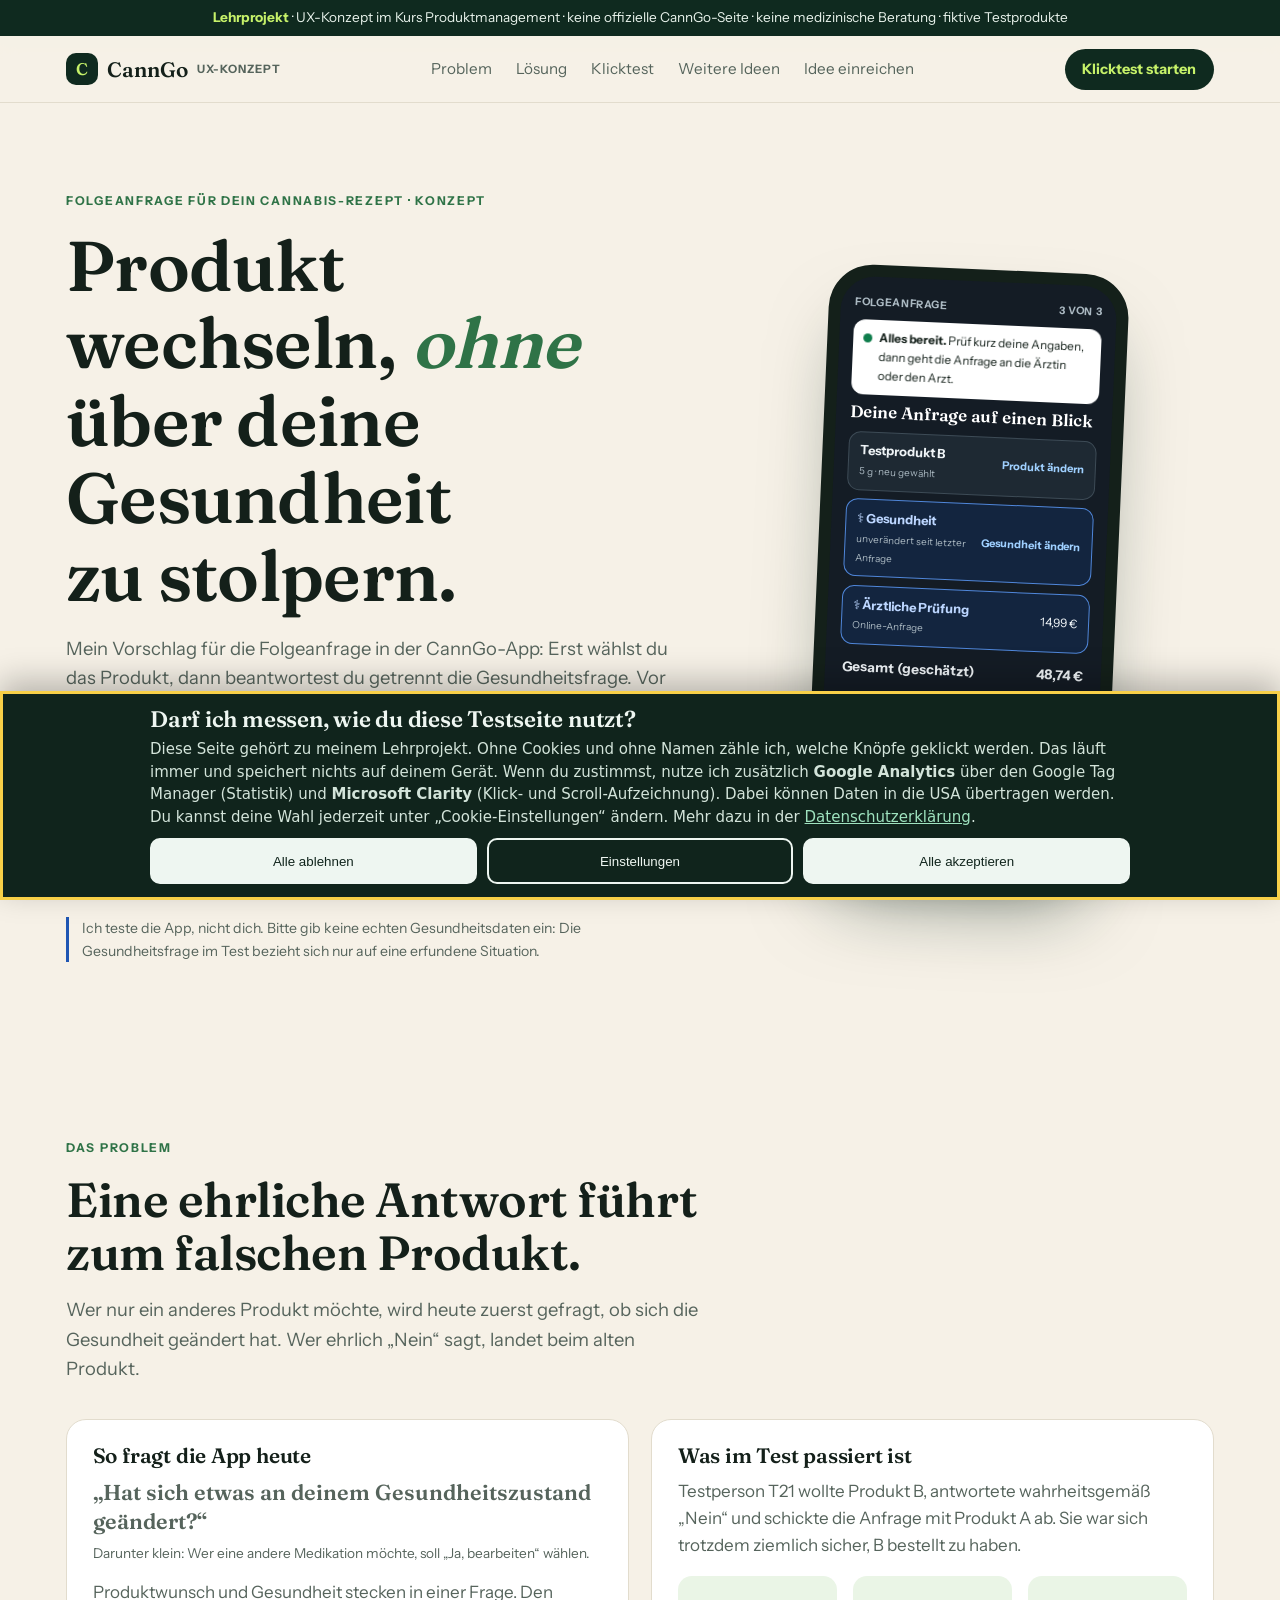
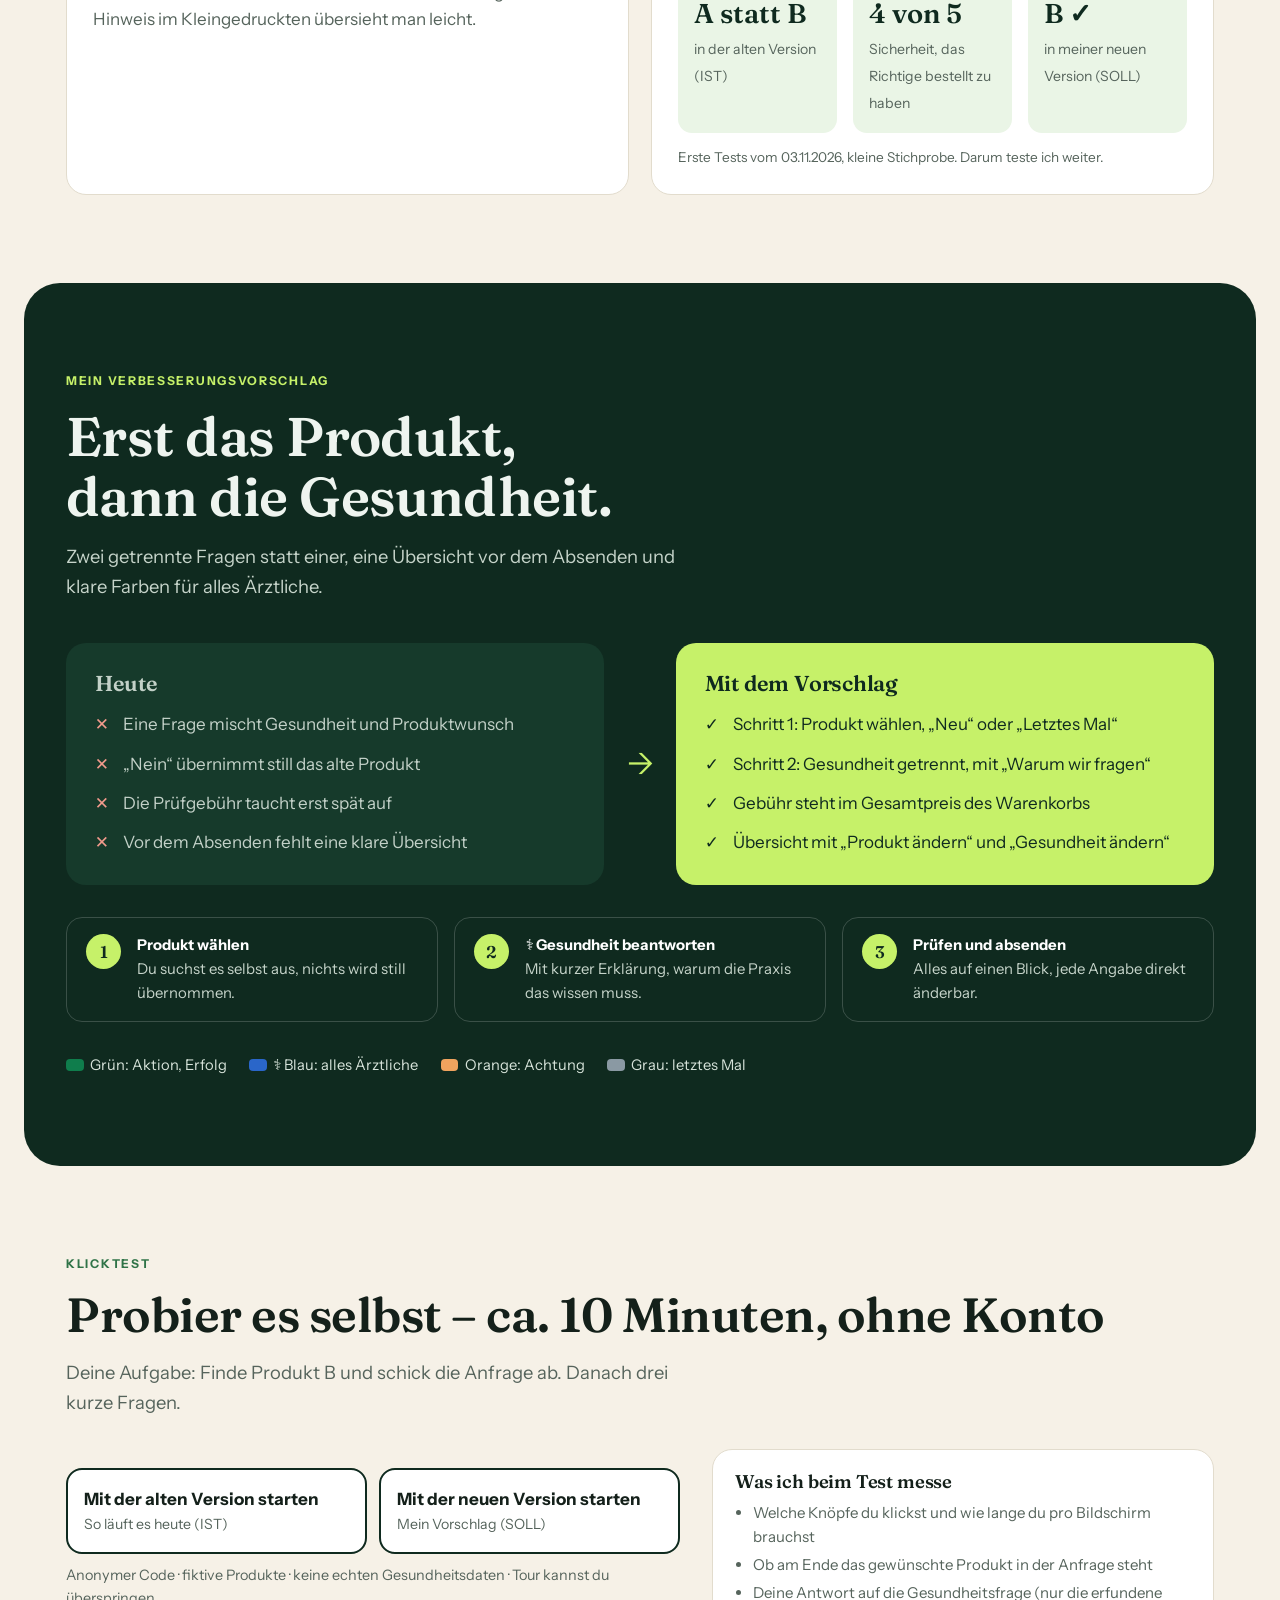
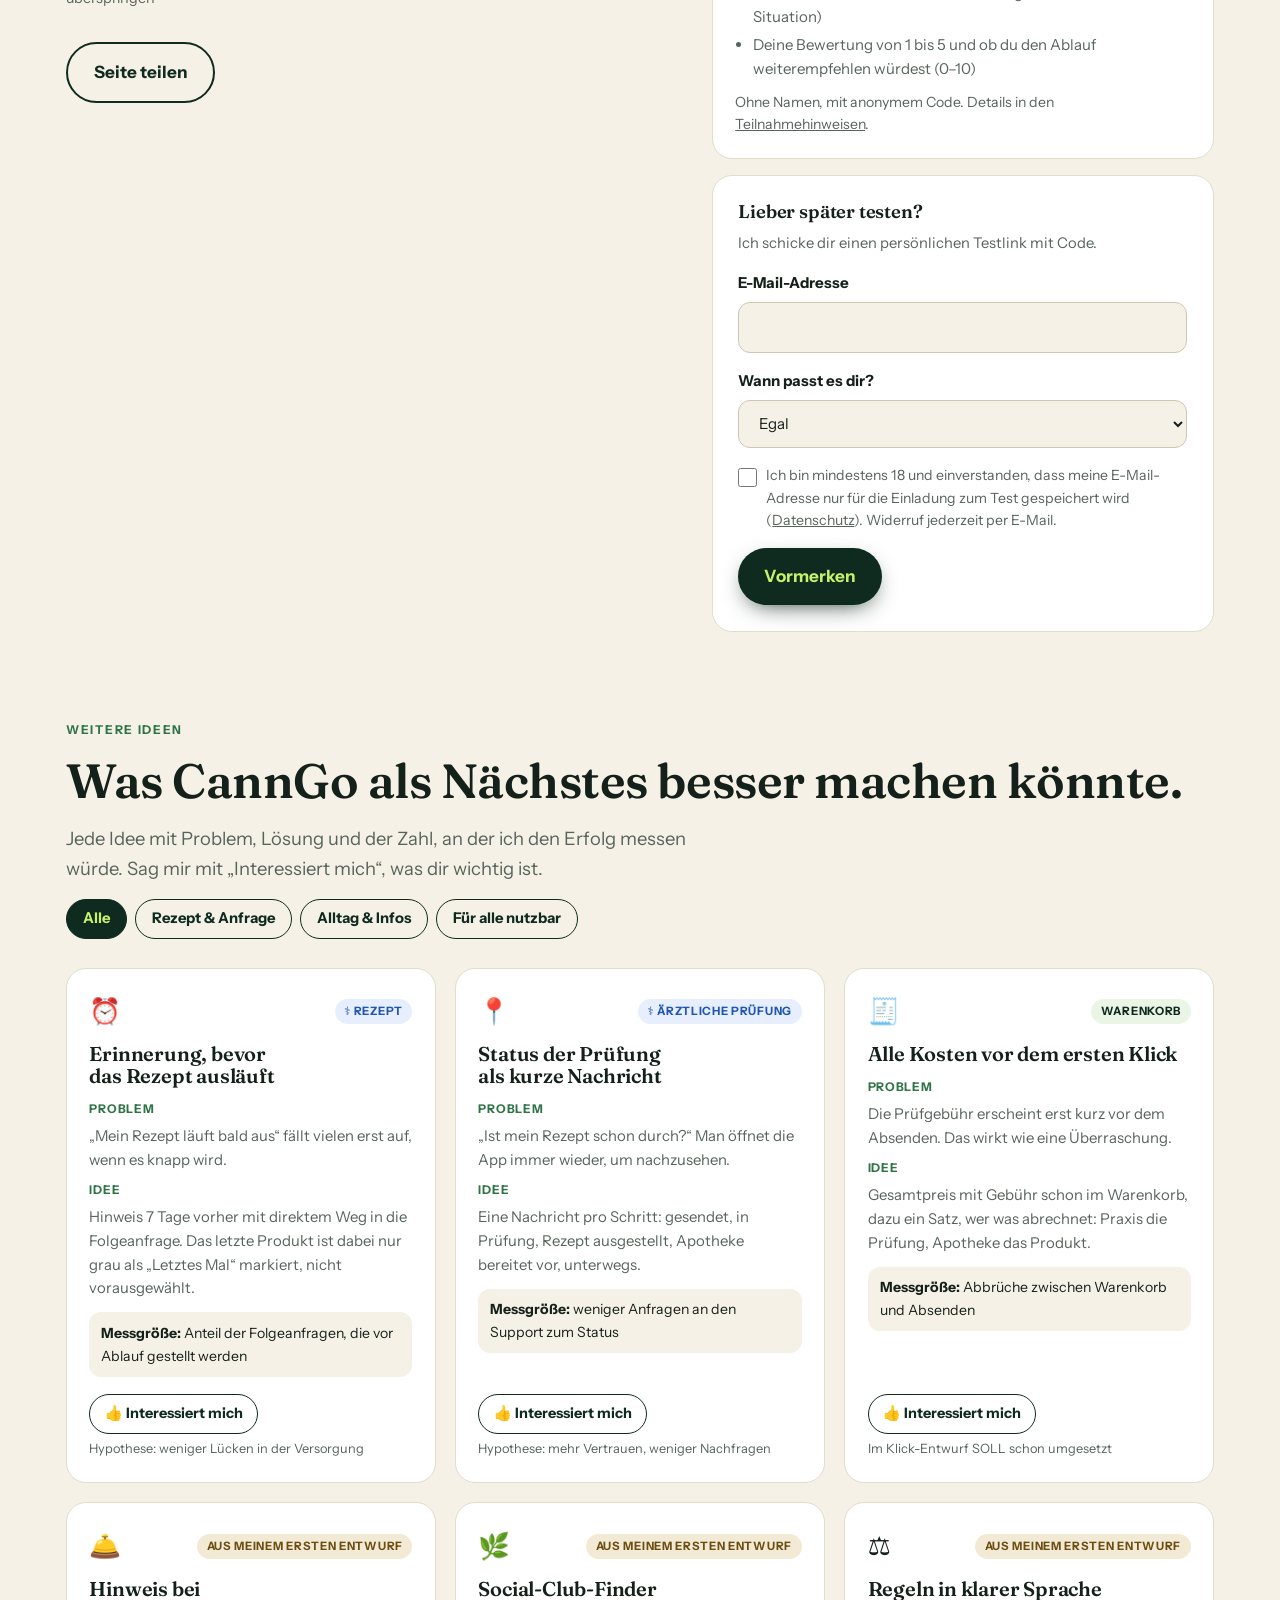
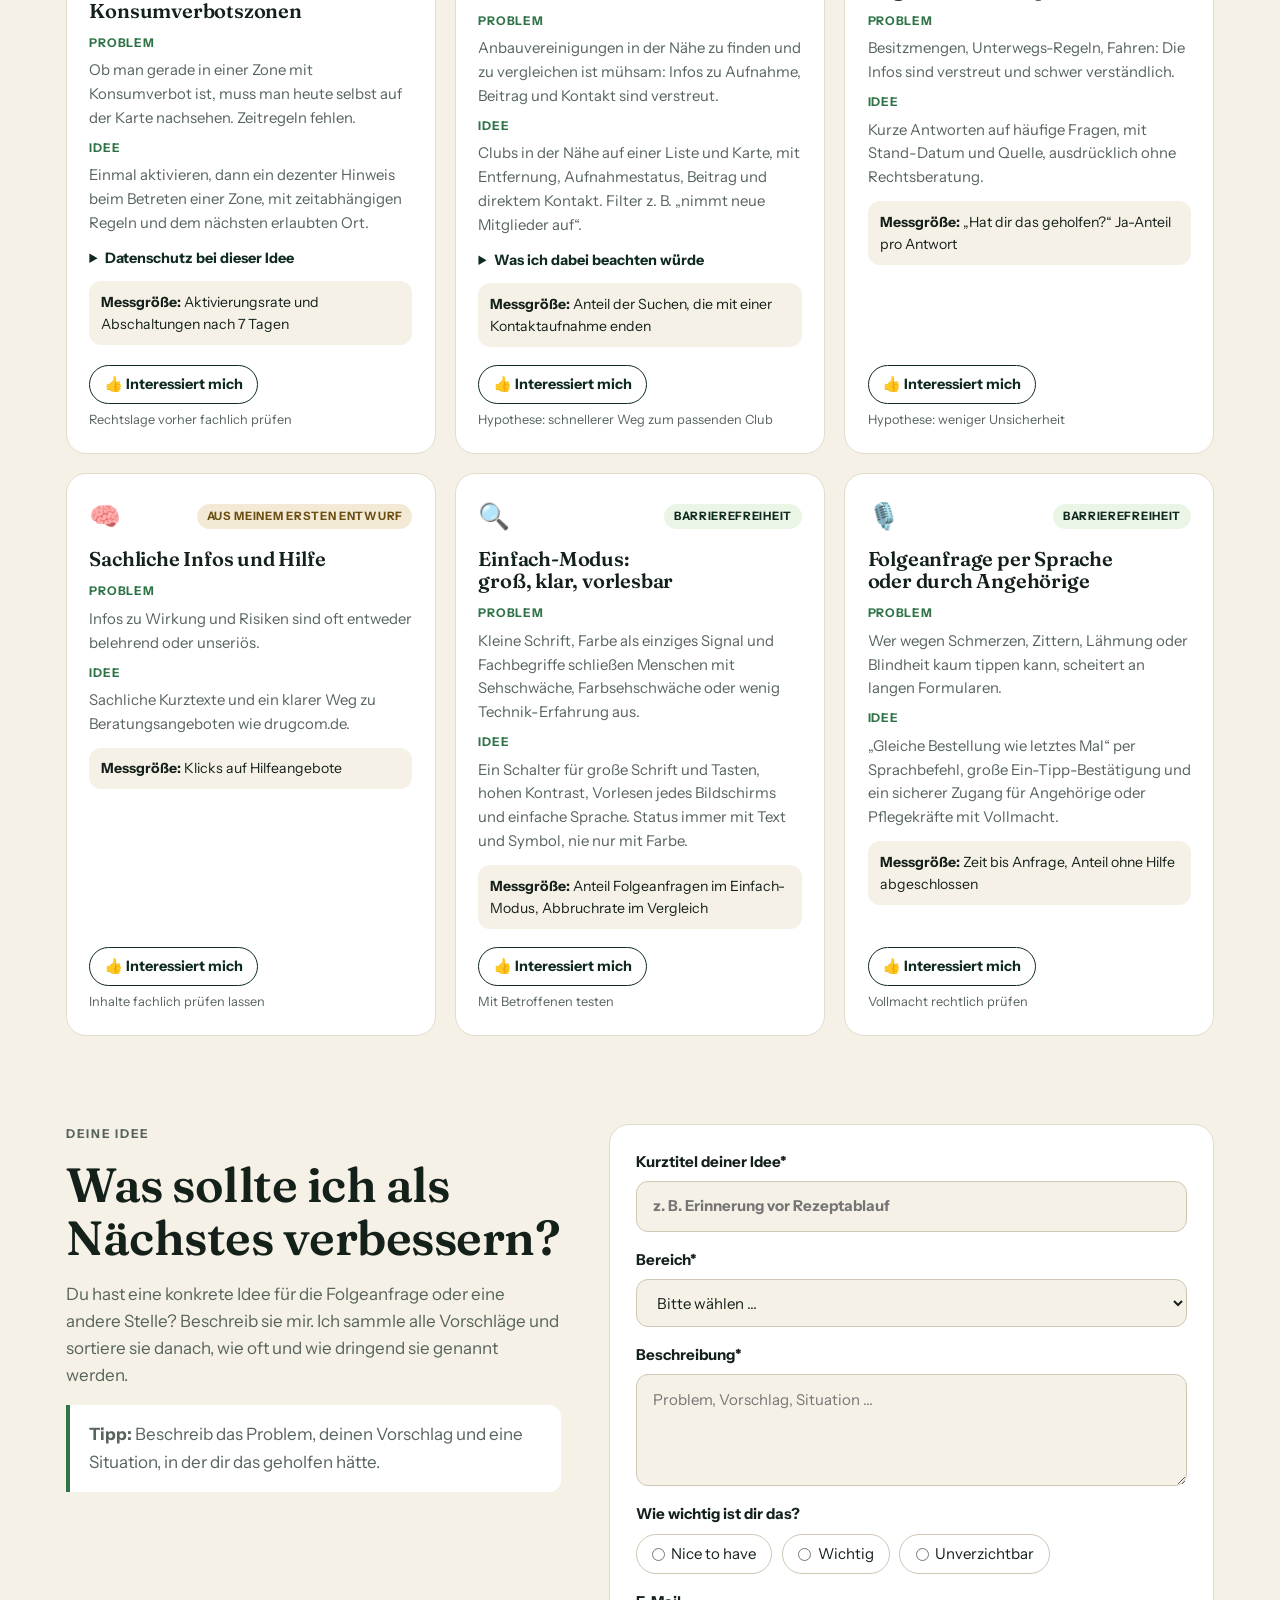
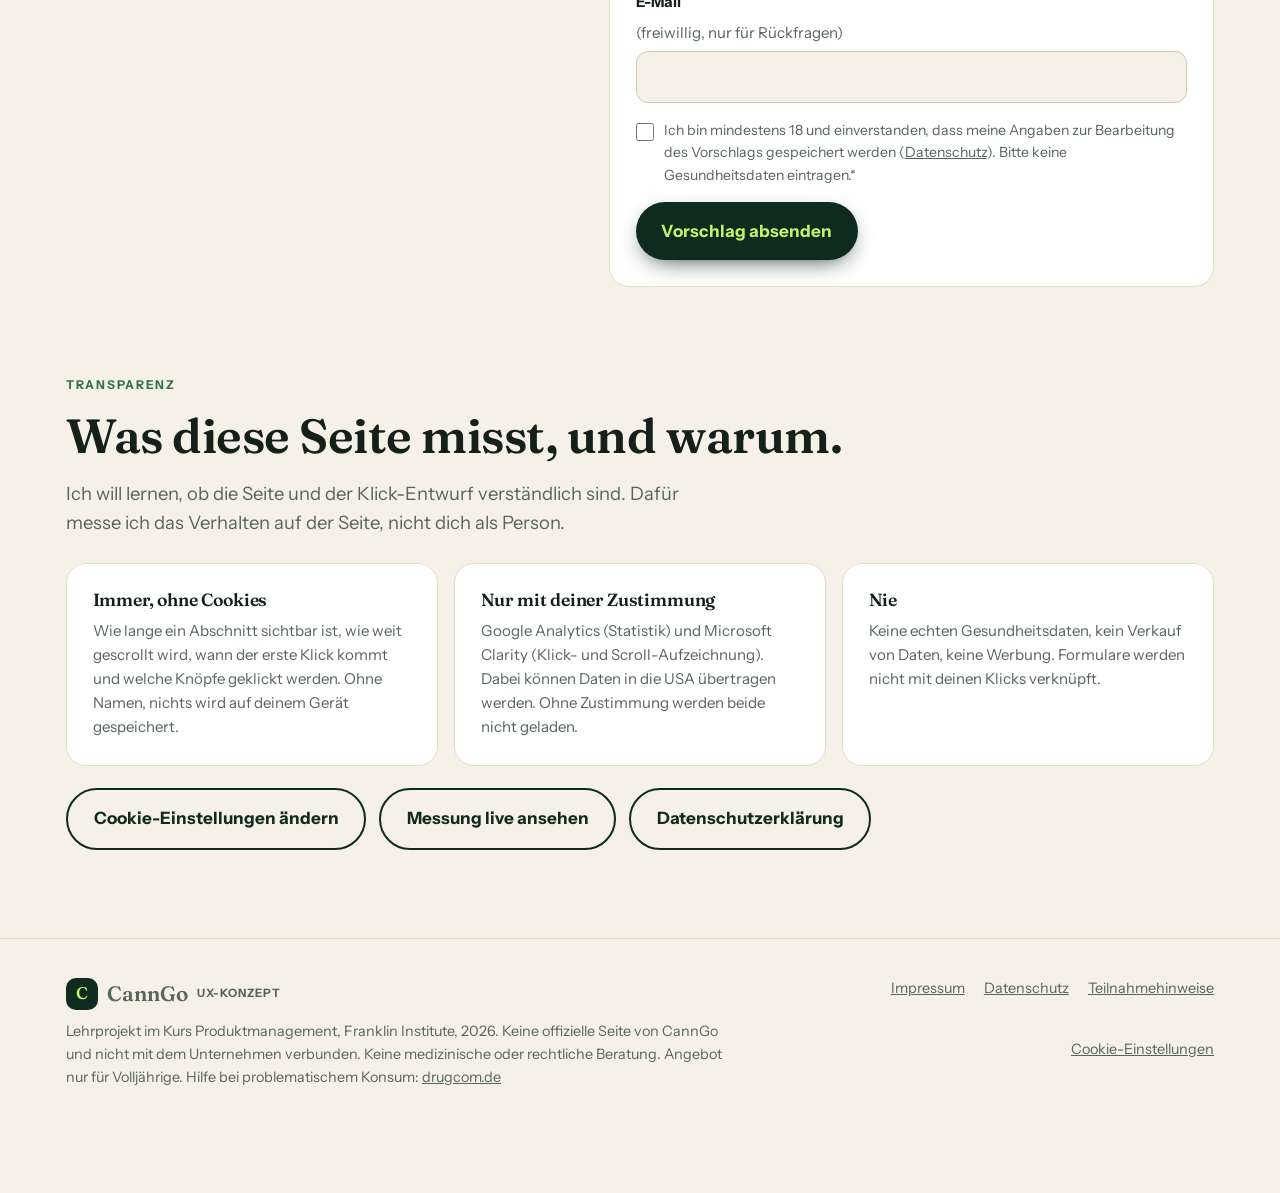
==== commit 34af1830: "v20: kürzerer Einstieg in den Klicktest (Folie 38, Punkt 1) Co-Authored-By: Claude Opus 5.5 <noreply" ====
--- a/index.html
+++ b/index.html
@@ -6,6 +6,15 @@
 <meta name="robots" content="noindex,nofollow">
 <title>Klare Folgeanfrage · CannGo UX-Konzept</title>
 <meta name="description" content="UX-Konzept eines Lehrprojekts: erst das Produkt, dann die Gesundheit. Mit klickbarem Test und weiteren Ideen.">
+<meta property="og:type" content="website">
+<meta property="og:title" content="Teste meinen App-Entwurf: Rezept-Folgeanfrage in 10 Minuten (Lehrprojekt)">
+<meta property="og:description" content="Klicktest im Rahmen einer Weiterbildung im Produktmanagement. Ohne Konto, mit fiktiven Produkten, keine echten Gesundheitsdaten. Lehrprojekt, keine offizielle Seite eines Anbieters.">
+<meta property="og:image" content="https://canngo-landing.pages.dev/assets/og.png">
+<meta property="og:image:width" content="1200"><meta property="og:image:height" content="630">
+<meta property="og:image:alt" content="Produkt wechseln, ohne über deine Gesundheit zu stolpern. Lehrprojekt, Klicktest ca. 10 Minuten.">
+<meta property="og:url" content="https://canngo-landing.pages.dev/">
+<meta property="og:locale" content="de_DE">
+<meta name="twitter:card" content="summary_large_image">
 <link rel="stylesheet" href="assets/fonts.css">
 <script src="assets/messkonzept.js"></script>
 <script src="assets/track.js"></script>
@@ -330,22 +339,17 @@
 
  <section id="klicktest" class="block" data-abschnitt="klicktest">
   <div class="wrap">
-   <p class="eyebrow">Probier es selbst</p>
-   <h2>Der Klicktest: alte und neue Version im Vergleich.</h2>
-   <p class="lead">Du lernst die App kurz kennen und suchst dann selbst ein Produkt aus. Niemand wirft dich in eine fertige Situation.</p>
+   <p class="eyebrow">Klicktest</p>
+   <h2>Probier es selbst – ca. 10 Minuten, ohne Konto</h2>
+   <p class="lead">Deine Aufgabe: Finde Produkt B und schick die Anfrage ab. Danach drei kurze Fragen.</p>
    <div class="test-grid">
     <div>
-     <ol class="flow">
-      <li><span><b>App kennenlernen</b><small>Kurze Tour in 7 Schritten, überspringbar</small></span></li>
-      <li><span><b>Code und Version wählen</b><small>Anonymer Code (z. B. T22), alte Version (IST) oder neue (SOLL)</small></span></li>
-      <li><span><b>Aufgabe lösen</b><small>Produkt B finden, in den Warenkorb legen und die Anfrage abschicken</small></span></li>
-      <li><span><b>Kurz bewerten</b><small>Drei Fragen von 1 bis 5, fertig. Danach kannst du die andere Version testen.</small></span></li>
-     </ol>
      <div class="choice">
       <a class="js-test" data-pos="wahl-ist" data-v="ist" href="app/index.html">Mit der alten Version starten<small>So läuft es heute (IST)</small></a>
       <a class="js-test" data-pos="wahl-soll" data-v="soll" href="app/index.html">Mit der neuen Version starten<small>Mein Vorschlag (SOLL)</small></a>
      </div>
-     <div class="cta-row" style="margin-bottom:0"><a class="btn btn-primary js-test" href="app/index.html" data-pos="klicktest">Klick-Entwurf ausprobieren →</a><button type="button" class="btn btn-ghost" id="share">Seite teilen</button></div>
+     <p style="color:var(--muted);font-size:.9rem;margin:.6rem 0 0">Anonymer Code · fiktive Produkte · keine echten Gesundheitsdaten · Tour kannst du überspringen</p>
+     <div class="cta-row" style="margin-bottom:0"><button type="button" class="btn btn-ghost" id="share">Seite teilen</button></div>
      <p id="sharemsg" style="color:var(--muted);font-size:.9rem;margin-top:.5rem" aria-live="polite"></p>
     </div>
     <div class="side">
